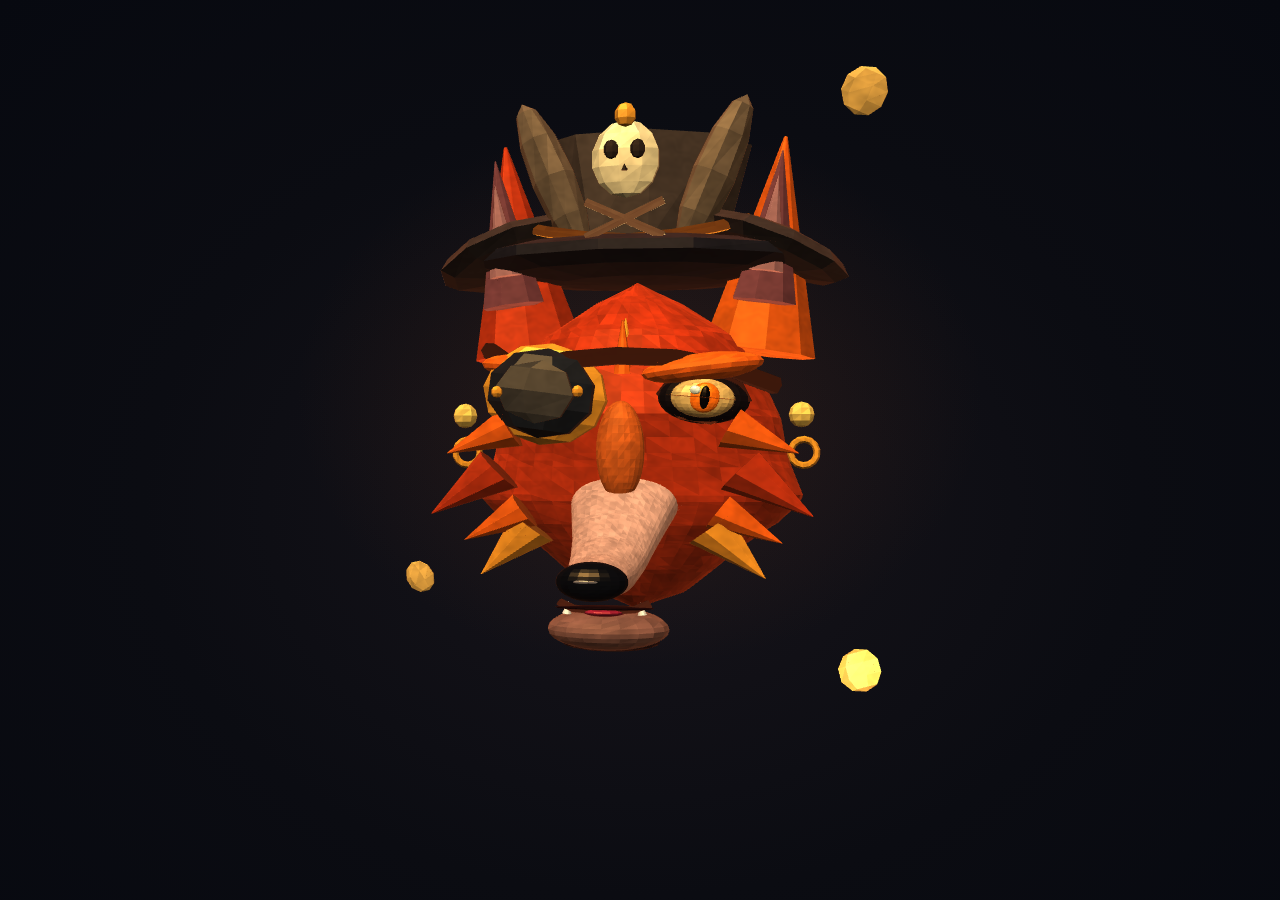
==== index.html @ b5d356dd "Esboço do projeto" ====
<!doctype html>
<html lang="pt-BR">
<head>
  <meta charset="utf-8">
  <meta name="viewport" content="width=device-width, initial-scale=1">
  <meta name="theme-color" content="#090b12">
  <title>Lobo-guará pirata · modelo 3D</title>
  <link rel="stylesheet" href="styles/main.css?v=20261009-1047">
</head>
<body>
  <main class="stage">
    <canvas id="portrait" aria-label="Modelo 3D interativo de um lobo-guará pirata">
      Seu navegador não oferece suporte ao WebGL necessário para exibir este modelo 3D.
    </canvas>
    <p id="status" class="status" role="status" hidden></p>
  </main>
  <script src="js/core/namespace.js?v=20261009-1047"></script>
  <script src="js/core/renderer.js?v=20261009-1047"></script>
  <script src="js/components/ears.js?v=20261009-1047"></script>
  <script src="js/components/hat.js?v=20261009-1047"></script>
  <script src="js/components/face.js?v=20261009-1047"></script>
  <script src="js/components/fur.js?v=20261009-1047"></script>
  <script src="js/components/eyes.js?v=20261009-1047"></script>
  <script src="js/components/muzzle.js?v=20261009-1047"></script>
  <script src="js/components/head.js?v=20261009-1047"></script>
  <script src="js/components/accessories.js?v=20261009-1047"></script>
  <script src="js/index.js?v=20261009-1047"></script>
</body>
</html>
---- styles/main.css ----
:root {
  color-scheme: dark;
  background: #080a11;
}

* { box-sizing: border-box; }

html,
body {
  width: 100%;
  height: 100%;
  margin: 0;
  overflow: hidden;
}

body {
  background:
    radial-gradient(ellipse at 50% 44%, rgb(118 58 26 / 22%), transparent 38%),
    radial-gradient(ellipse at 50% 56%, #17141a 0%, #0b0c12 55%, #070910 100%);
}

.stage {
  position: fixed;
  inset: 0;
}

#portrait {
  display: block;
  width: 100%;
  height: 100%;
  touch-action: none;
  cursor: grab;
}

#portrait:active { cursor: grabbing; }

.status {
  position: fixed;
  inset: auto 18px 18px;
  width: fit-content;
  max-width: calc(100vw - 36px);
  margin: auto;
  padding: 10px 14px;
  border: 1px solid #a74738;
  border-radius: 6px;
  color: #ffe0d5;
  background: #381a1a;
  font: 14px/1.45 system-ui, sans-serif;
}

.status:not([hidden]) { display: block; }
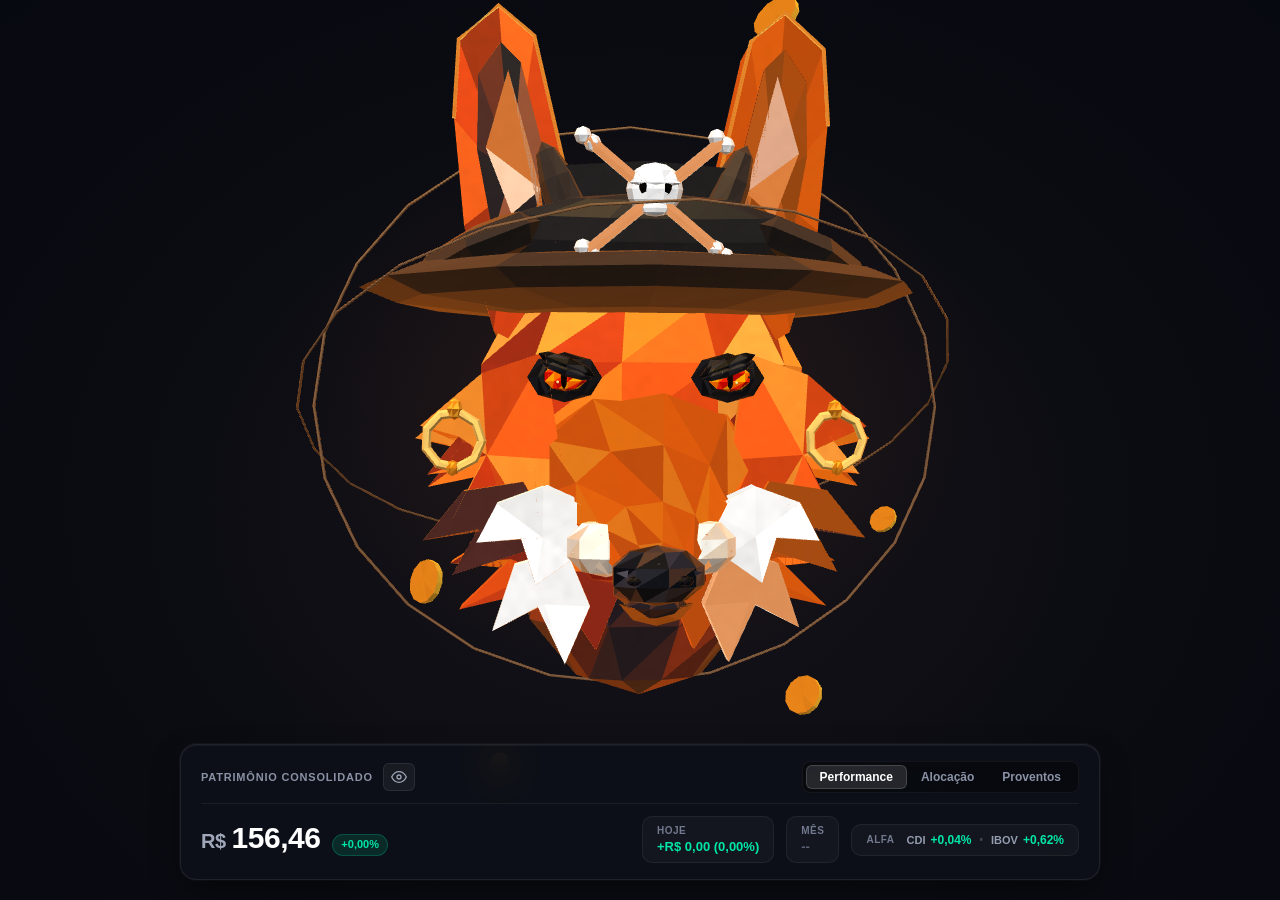
==== commit a65d53f2: "Redesign portfolio footer with glassmorphism tabs and privacy toggle Implement a modern financial po" ====
--- a/index.html
+++ b/index.html
@@ -14,6 +14,122 @@
     </canvas>
     <p id="status" class="status" role="status" hidden></p>
   </main>
+
+  <footer class="portfolio-footer" id="portfolioFooter">
+    <div class="footer-card">
+      <div class="footer-header">
+        <div class="header-title-group">
+          <span class="label-title">PATRIMÔNIO CONSOLIDADO</span>
+          <button type="button" class="privacy-toggle" id="privacyToggle" aria-label="Alternar visibilidade dos valores" title="Alternar visibilidade">
+            <svg class="eye-icon eye-open" width="16" height="16" viewBox="0 0 24 24" fill="none" stroke="currentColor" stroke-width="2" stroke-linecap="round" stroke-linejoin="round">
+              <path d="M1 12s4-8 11-8 11 8 11 8-4 8-11 8-11-8-11-8z"></path>
+              <circle cx="12" cy="12" r="3"></circle>
+            </svg>
+            <svg class="eye-icon eye-closed" width="16" height="16" viewBox="0 0 24 24" fill="none" stroke="currentColor" stroke-width="2" stroke-linecap="round" stroke-linejoin="round" style="display:none;">
+              <path d="M17.94 17.94A10.07 10.07 0 0 1 12 20c-7 0-11-8-11-8a18.45 18.45 0 0 1 5.06-5.94M9.9 4.24A9.12 9.12 0 0 1 12 4c7 0 11 8 11 8a18.5 18.5 0 0 1-2.16 3.19m-6.72-1.07a3 3 0 1 1-4.24-4.24"></path>
+              <line x1="1" y1="1" x2="23" y2="23"></line>
+            </svg>
+          </button>
+        </div>
+
+        <nav class="footer-tabs" aria-label="Navegação do portfólio">
+          <div class="tab-indicator" id="tabIndicator"></div>
+          <button type="button" class="tab-btn active" data-tab="performance">Performance</button>
+          <button type="button" class="tab-btn" data-tab="alocacao">Alocação</button>
+          <button type="button" class="tab-btn" data-tab="proventos">Proventos</button>
+        </nav>
+      </div>
+
+      <div class="footer-body">
+        <!-- Performance Tab Content -->
+        <div class="tab-panel active" id="panel-performance">
+          <div class="panel-main-row">
+            <div class="main-metric">
+              <div class="balance-container">
+                <span class="currency">R$</span>
+                <span class="amount" data-value="156,46">156,46</span>
+              </div>
+              <span class="badge badge-positive" data-value="0,00%">+0,00%</span>
+            </div>
+
+            <div class="metrics-grid">
+              <div class="metric-card">
+                <span class="metric-label">HOJE</span>
+                <div class="metric-value-group">
+                  <span class="metric-value text-positive" data-value="+R$ 0,00 (0,00%)">+R$ 0,00 (0,00%)</span>
+                </div>
+              </div>
+
+              <div class="metric-card">
+                <span class="metric-label">MÊS</span>
+                <div class="metric-value-group">
+                  <span class="metric-value text-muted" data-value="--">--</span>
+                </div>
+              </div>
+
+              <div class="metric-card metric-card-benchmark">
+                <span class="metric-label">ALFA</span>
+                <div class="benchmark-pills">
+                  <span class="benchmark-pill">
+                    <span class="bm-name">CDI</span>
+                    <span class="bm-val positive" data-value="+0,04%">+0,04%</span>
+                  </span>
+                  <span class="bm-dot">•</span>
+                  <span class="benchmark-pill">
+                    <span class="bm-name">IBOV</span>
+                    <span class="bm-val positive" data-value="+0,62%">+0,62%</span>
+                  </span>
+                </div>
+              </div>
+            </div>
+          </div>
+        </div>
+
+        <!-- Alocacao Tab Content -->
+        <div class="tab-panel" id="panel-alocacao" style="display: none;">
+          <div class="allocation-summary">
+            <div class="allocation-item">
+              <span class="alloc-color alloc-rf"></span>
+              <span class="alloc-name">Renda Fixa</span>
+              <span class="alloc-pct" data-value="65,0%">65,0%</span>
+              <span class="alloc-val" data-value="R$ 101,70">R$ 101,70</span>
+            </div>
+            <div class="allocation-item">
+              <span class="alloc-color alloc-rv"></span>
+              <span class="alloc-name">Renda Variável</span>
+              <span class="alloc-pct" data-value="25,0%">25,0%</span>
+              <span class="alloc-val" data-value="R$ 39,11">R$ 39,11</span>
+            </div>
+            <div class="allocation-item">
+              <span class="alloc-color alloc-fiis"></span>
+              <span class="alloc-name">FIIs</span>
+              <span class="alloc-pct" data-value="10,0%">10,0%</span>
+              <span class="alloc-val" data-value="R$ 15,65">R$ 15,65</span>
+            </div>
+          </div>
+        </div>
+
+        <!-- Proventos Tab Content -->
+        <div class="tab-panel" id="panel-proventos" style="display: none;">
+          <div class="proventos-summary">
+            <div class="metric-card">
+              <span class="metric-label">PREVISTOS</span>
+              <span class="metric-value text-positive" data-value="R$ 1,25">R$ 1,25</span>
+            </div>
+            <div class="metric-card">
+              <span class="metric-label">RECEBIDOS NO MÊS</span>
+              <span class="metric-value text-positive" data-value="R$ 0,80">R$ 0,80</span>
+            </div>
+            <div class="metric-card">
+              <span class="metric-label">TOTAL ACUMULADO</span>
+              <span class="metric-value text-positive" data-value="R$ 12,40">R$ 12,40</span>
+            </div>
+          </div>
+        </div>
+      </div>
+    </div>
+  </footer>
+
   <script src="js/core/namespace.js?v=20261009-1047"></script>
   <script src="js/core/renderer.js?v=20261009-1047"></script>
   <script src="js/components/ears.js?v=20261009-1047"></script>
@@ -24,6 +140,7 @@
   <script src="js/components/muzzle.js?v=20261009-1047"></script>
   <script src="js/components/head.js?v=20261009-1047"></script>
   <script src="js/components/accessories.js?v=20261009-1047"></script>
+  <script src="js/components/portfolio-footer.js?v=20261009-1047"></script>
   <script src="js/index.js?v=20261009-1047"></script>
 </body>
 </html>
--- a/styles/main.css
+++ b/styles/main.css
@@ -1,51 +1,448 @@
-:root {
-  color-scheme: dark;
-  background: #080a11;
-}
-
-* { box-sizing: border-box; }
-
-html,
-body {
-  width: 100%;
-  height: 100%;
-  margin: 0;
-  overflow: hidden;
-}
-
-body {
-  background:
-    radial-gradient(ellipse at 50% 44%, rgb(118 58 26 / 22%), transparent 38%),
-    radial-gradient(ellipse at 50% 56%, #17141a 0%, #0b0c12 55%, #070910 100%);
-}
-
-.stage {
-  position: fixed;
-  inset: 0;
-}
-
-#portrait {
-  display: block;
-  width: 100%;
-  height: 100%;
-  touch-action: none;
-  cursor: grab;
-}
-
-#portrait:active { cursor: grabbing; }
-
-.status {
-  position: fixed;
-  inset: auto 18px 18px;
-  width: fit-content;
-  max-width: calc(100vw - 36px);
-  margin: auto;
-  padding: 10px 14px;
-  border: 1px solid #a74738;
-  border-radius: 6px;
-  color: #ffe0d5;
-  background: #381a1a;
-  font: 14px/1.45 system-ui, sans-serif;
-}
-
-.status:not([hidden]) { display: block; }
+:root {
+  color-scheme: dark;
+  background: #080a11;
+}
+
+* { box-sizing: border-box; }
+
+html,
+body {
+  width: 100%;
+  height: 100%;
+  margin: 0;
+  overflow: hidden;
+}
+
+body {
+  background:
+    radial-gradient(ellipse at 50% 44%, rgb(118 58 26 / 22%), transparent 38%),
+    radial-gradient(ellipse at 50% 56%, #17141a 0%, #0b0c12 55%, #070910 100%);
+}
+
+.stage {
+  position: fixed;
+  inset: 0;
+}
+
+#portrait {
+  display: block;
+  width: 100%;
+  height: 100%;
+  touch-action: none;
+  cursor: grab;
+}
+
+#portrait:active { cursor: grabbing; }
+
+.status {
+  position: fixed;
+  inset: auto 18px 18px;
+  width: fit-content;
+  max-width: calc(100vw - 36px);
+  margin: auto;
+  padding: 10px 14px;
+  border: 1px solid #a74738;
+  border-radius: 6px;
+  color: #ffe0d5;
+  background: #381a1a;
+  font: 14px/1.45 system-ui, sans-serif;
+}
+
+.status:not([hidden]) { display: block; }
+
+/* Portfolio Footer Component Styles */
+
+.portfolio-footer {
+  position: fixed;
+  bottom: 20px;
+  left: 50%;
+  transform: translateX(-50%);
+  width: min(94%, 920px);
+  z-index: 100;
+  font-family: -apple-system, BlinkMacSystemFont, "Segoe UI", Roboto, Helvetica, Arial, sans-serif;
+  animation: slideUpFooter 0.6s cubic-bezier(0.16, 1, 0.3, 1) forwards;
+}
+
+@keyframes slideUpFooter {
+  from {
+    opacity: 0;
+    transform: translate(-50%, 24px);
+  }
+  to {
+    opacity: 1;
+    transform: translate(-50%, 0);
+  }
+}
+
+.footer-card {
+  background: rgba(13, 16, 24, 0.88);
+  backdrop-filter: blur(16px);
+  -webkit-backdrop-filter: blur(16px);
+  border: 1px solid rgba(255, 255, 255, 0.08);
+  border-radius: 16px;
+  padding: 16px 20px;
+  box-shadow:
+    0 12px 32px -8px rgba(0, 0, 0, 0.6),
+    0 0 0 1px rgba(255, 255, 255, 0.04),
+    inset 0 1px 1px rgba(255, 255, 255, 0.06);
+  transition: border-color 0.3s ease, box-shadow 0.3s ease;
+}
+
+.footer-card:hover {
+  border-color: rgba(255, 255, 255, 0.14);
+  box-shadow:
+    0 16px 40px -8px rgba(0, 0, 0, 0.7),
+    0 0 20px rgba(0, 210, 160, 0.08),
+    inset 0 1px 1px rgba(255, 255, 255, 0.1);
+}
+
+/* Header */
+.footer-header {
+  display: flex;
+  align-items: center;
+  justify-content: space-between;
+  margin-bottom: 12px;
+  padding-bottom: 10px;
+  border-bottom: 1px solid rgba(255, 255, 255, 0.06);
+}
+
+.header-title-group {
+  display: flex;
+  align-items: center;
+  gap: 10px;
+}
+
+.label-title {
+  font-size: 11px;
+  font-weight: 700;
+  letter-spacing: 0.8px;
+  color: #8b92a5;
+  text-transform: uppercase;
+}
+
+.privacy-toggle {
+  background: rgba(255, 255, 255, 0.05);
+  border: 1px solid rgba(255, 255, 255, 0.08);
+  color: #9da4b7;
+  padding: 5px 7px;
+  border-radius: 6px;
+  cursor: pointer;
+  display: inline-flex;
+  align-items: center;
+  justify-content: center;
+  transition: all 0.2s ease;
+}
+
+.privacy-toggle:hover {
+  background: rgba(255, 255, 255, 0.12);
+  color: #ffffff;
+  border-color: rgba(255, 255, 255, 0.18);
+  transform: scale(1.05);
+}
+
+.privacy-toggle:active {
+  transform: scale(0.95);
+}
+
+/* Tabs */
+.footer-tabs {
+  position: relative;
+  display: flex;
+  background: rgba(0, 0, 0, 0.35);
+  padding: 3px;
+  border-radius: 8px;
+  border: 1px solid rgba(255, 255, 255, 0.05);
+}
+
+.tab-indicator {
+  position: absolute;
+  top: 3px;
+  bottom: 3px;
+  left: 3px;
+  width: 0;
+  background: rgba(255, 255, 255, 0.12);
+  border: 1px solid rgba(255, 255, 255, 0.15);
+  border-radius: 6px;
+  transition: all 0.25s cubic-bezier(0.4, 0, 0.2, 1);
+  pointer-events: none;
+}
+
+.tab-btn {
+  position: relative;
+  z-index: 1;
+  background: transparent;
+  border: none;
+  color: #8a92a6;
+  font-size: 12px;
+  font-weight: 600;
+  padding: 5px 14px;
+  border-radius: 6px;
+  cursor: pointer;
+  transition: color 0.2s ease;
+}
+
+.tab-btn:hover {
+  color: #e1e4ed;
+}
+
+.tab-btn.active {
+  color: #ffffff;
+}
+
+/* Body & Tab Panels */
+.footer-body {
+  position: relative;
+}
+
+.tab-panel {
+  transition: opacity 0.25s ease, transform 0.25s ease;
+}
+
+.tab-panel.active {
+  display: block !important;
+  animation: fadeInPanel 0.3s ease forwards;
+}
+
+@keyframes fadeInPanel {
+  from {
+    opacity: 0;
+    transform: translateY(4px);
+  }
+  to {
+    opacity: 1;
+    transform: translateY(0);
+  }
+}
+
+.panel-main-row {
+  display: flex;
+  align-items: center;
+  justify-content: space-between;
+  gap: 20px;
+  flex-wrap: wrap;
+}
+
+/* Main Metric (Balance) */
+.main-metric {
+  display: flex;
+  align-items: baseline;
+  gap: 12px;
+}
+
+.balance-container {
+  display: flex;
+  align-items: baseline;
+  gap: 6px;
+  font-weight: 800;
+  letter-spacing: -0.5px;
+  color: #ffffff;
+}
+
+.currency {
+  font-size: 20px;
+  font-weight: 700;
+  color: #a0a7b8;
+}
+
+.amount {
+  font-size: 30px;
+  line-height: 1;
+}
+
+.badge {
+  font-size: 11px;
+  font-weight: 700;
+  padding: 3px 8px;
+  border-radius: 20px;
+  line-height: 1.2;
+}
+
+.badge-positive {
+  background: rgba(0, 200, 150, 0.15);
+  color: #00e6a8;
+  border: 1px solid rgba(0, 200, 150, 0.25);
+}
+
+/* Metrics Grid */
+.metrics-grid {
+  display: flex;
+  align-items: center;
+  gap: 12px;
+  flex-wrap: wrap;
+}
+
+.metric-card {
+  background: rgba(255, 255, 255, 0.03);
+  border: 1px solid rgba(255, 255, 255, 0.06);
+  border-radius: 10px;
+  padding: 8px 14px;
+  display: flex;
+  flex-direction: column;
+  gap: 3px;
+  transition: all 0.2s ease;
+}
+
+.metric-card:hover {
+  background: rgba(255, 255, 255, 0.06);
+  border-color: rgba(255, 255, 255, 0.12);
+  transform: translateY(-2px);
+}
+
+.metric-label {
+  font-size: 10px;
+  font-weight: 700;
+  color: #72798e;
+  letter-spacing: 0.5px;
+}
+
+.metric-value-group {
+  display: flex;
+  align-items: center;
+  gap: 4px;
+}
+
+.metric-value {
+  font-size: 13px;
+  font-weight: 600;
+}
+
+.text-positive {
+  color: #00e6a8;
+}
+
+.text-muted {
+  color: #5c6275;
+}
+
+/* Benchmark Card */
+.metric-card-benchmark {
+  flex-direction: row;
+  align-items: center;
+  gap: 12px;
+}
+
+.benchmark-pills {
+  display: flex;
+  align-items: center;
+  gap: 8px;
+  font-size: 12px;
+  font-weight: 600;
+}
+
+.benchmark-pill {
+  display: inline-flex;
+  align-items: center;
+  gap: 5px;
+}
+
+.bm-name {
+  color: #949cb0;
+  font-size: 11px;
+}
+
+.bm-val.positive {
+  color: #00e6a8;
+}
+
+.bm-dot {
+  color: rgba(255, 255, 255, 0.2);
+  font-size: 10px;
+}
+
+/* Allocation Summary */
+.allocation-summary {
+  display: grid;
+  grid-template-columns: repeat(auto-fit, minmax(180px, 1fr));
+  gap: 12px;
+  padding: 4px 0;
+}
+
+.allocation-item {
+  background: rgba(255, 255, 255, 0.03);
+  border: 1px solid rgba(255, 255, 255, 0.06);
+  border-radius: 10px;
+  padding: 10px 14px;
+  display: flex;
+  align-items: center;
+  gap: 10px;
+  transition: all 0.2s ease;
+}
+
+.allocation-item:hover {
+  background: rgba(255, 255, 255, 0.06);
+  transform: translateY(-2px);
+}
+
+.alloc-color {
+  width: 10px;
+  height: 10px;
+  border-radius: 50%;
+  flex-shrink: 0;
+}
+
+.alloc-rf { background: #3b82f6; box-shadow: 0 0 8px rgba(59, 130, 246, 0.5); }
+.alloc-rv { background: #10b981; box-shadow: 0 0 8px rgba(16, 185, 129, 0.5); }
+.alloc-fiis { background: #8b5cf6; box-shadow: 0 0 8px rgba(139, 92, 246, 0.5); }
+
+.alloc-name {
+  font-size: 12px;
+  color: #d1d5db;
+  font-weight: 500;
+  flex: 1;
+}
+
+.alloc-pct {
+  font-size: 12px;
+  font-weight: 700;
+  color: #9ca3af;
+}
+
+.alloc-val {
+  font-size: 13px;
+  font-weight: 700;
+  color: #ffffff;
+}
+
+/* Proventos Summary */
+.proventos-summary {
+  display: grid;
+  grid-template-columns: repeat(auto-fit, minmax(180px, 1fr));
+  gap: 12px;
+  padding: 4px 0;
+}
+
+/* Privacy Mask Mode */
+.privacy-masked .amount,
+.privacy-masked .badge,
+.privacy-masked .metric-value,
+.privacy-masked .bm-val,
+.privacy-masked .alloc-val,
+.privacy-masked .alloc-pct {
+  filter: blur(5px);
+  user-select: none;
+  transition: filter 0.2s ease;
+}
+
+.privacy-masked .privacy-toggle {
+  color: #00e6a8;
+  border-color: rgba(0, 230, 168, 0.3);
+  background: rgba(0, 230, 168, 0.1);
+}
+
+@media (max-width: 680px) {
+  .portfolio-footer {
+    width: 95%;
+    bottom: 12px;
+  }
+  .panel-main-row {
+    flex-direction: column;
+    align-items: flex-start;
+  }
+  .metrics-grid {
+    width: 100%;
+    justify-content: space-between;
+  }
+  .amount {
+    font-size: 24px;
+  }
+}
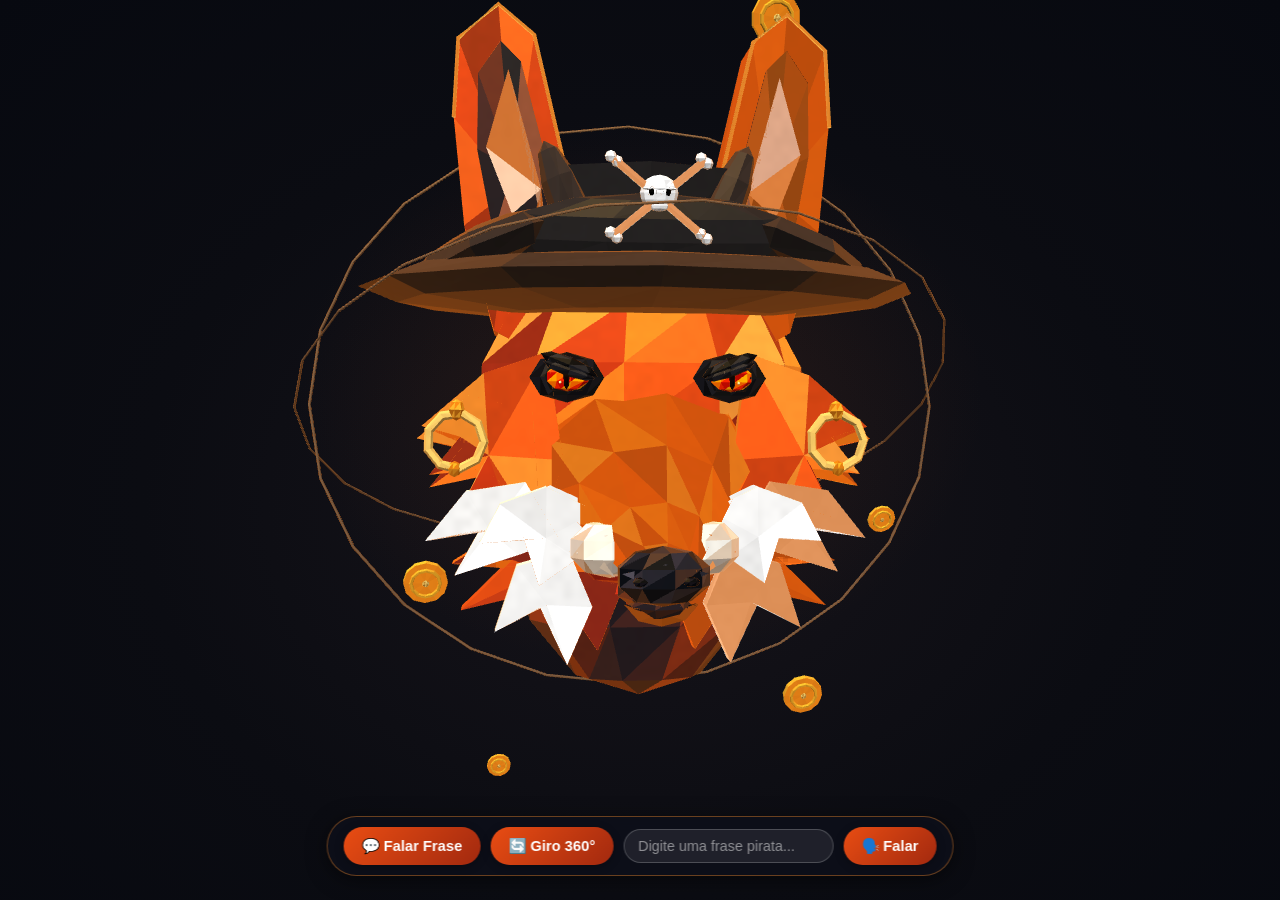
==== commit dd4e955a: "Enhance pirate wolf 3D animations, speech synthesis, and visual symmetry - Replace manual drag rotat" ====
--- a/index.html
+++ b/index.html
@@ -12,124 +12,16 @@
     <canvas id="portrait" aria-label="Modelo 3D interativo de um lobo-guará pirata">
       Seu navegador não oferece suporte ao WebGL necessário para exibir este modelo 3D.
     </canvas>
+
+    <div class="control-panel">
+      <button id="btn-talk" class="btn-pirate">💬 Falar Frase</button>
+      <button id="btn-spin" class="btn-pirate">🔄 Giro 360°</button>
+      <input id="input-speech" type="text" class="input-pirate" placeholder="Digite uma frase pirata..." />
+      <button id="btn-speak-custom" class="btn-pirate">🗣️ Falar</button>
+    </div>
+
     <p id="status" class="status" role="status" hidden></p>
   </main>
-
-  <footer class="portfolio-footer" id="portfolioFooter">
-    <div class="footer-card">
-      <div class="footer-header">
-        <div class="header-title-group">
-          <span class="label-title">PATRIMÔNIO CONSOLIDADO</span>
-          <button type="button" class="privacy-toggle" id="privacyToggle" aria-label="Alternar visibilidade dos valores" title="Alternar visibilidade">
-            <svg class="eye-icon eye-open" width="16" height="16" viewBox="0 0 24 24" fill="none" stroke="currentColor" stroke-width="2" stroke-linecap="round" stroke-linejoin="round">
-              <path d="M1 12s4-8 11-8 11 8 11 8-4 8-11 8-11-8-11-8z"></path>
-              <circle cx="12" cy="12" r="3"></circle>
-            </svg>
-            <svg class="eye-icon eye-closed" width="16" height="16" viewBox="0 0 24 24" fill="none" stroke="currentColor" stroke-width="2" stroke-linecap="round" stroke-linejoin="round" style="display:none;">
-              <path d="M17.94 17.94A10.07 10.07 0 0 1 12 20c-7 0-11-8-11-8a18.45 18.45 0 0 1 5.06-5.94M9.9 4.24A9.12 9.12 0 0 1 12 4c7 0 11 8 11 8a18.5 18.5 0 0 1-2.16 3.19m-6.72-1.07a3 3 0 1 1-4.24-4.24"></path>
-              <line x1="1" y1="1" x2="23" y2="23"></line>
-            </svg>
-          </button>
-        </div>
-
-        <nav class="footer-tabs" aria-label="Navegação do portfólio">
-          <div class="tab-indicator" id="tabIndicator"></div>
-          <button type="button" class="tab-btn active" data-tab="performance">Performance</button>
-          <button type="button" class="tab-btn" data-tab="alocacao">Alocação</button>
-          <button type="button" class="tab-btn" data-tab="proventos">Proventos</button>
-        </nav>
-      </div>
-
-      <div class="footer-body">
-        <!-- Performance Tab Content -->
-        <div class="tab-panel active" id="panel-performance">
-          <div class="panel-main-row">
-            <div class="main-metric">
-              <div class="balance-container">
-                <span class="currency">R$</span>
-                <span class="amount" data-value="156,46">156,46</span>
-              </div>
-              <span class="badge badge-positive" data-value="0,00%">+0,00%</span>
-            </div>
-
-            <div class="metrics-grid">
-              <div class="metric-card">
-                <span class="metric-label">HOJE</span>
-                <div class="metric-value-group">
-                  <span class="metric-value text-positive" data-value="+R$ 0,00 (0,00%)">+R$ 0,00 (0,00%)</span>
-                </div>
-              </div>
-
-              <div class="metric-card">
-                <span class="metric-label">MÊS</span>
-                <div class="metric-value-group">
-                  <span class="metric-value text-muted" data-value="--">--</span>
-                </div>
-              </div>
-
-              <div class="metric-card metric-card-benchmark">
-                <span class="metric-label">ALFA</span>
-                <div class="benchmark-pills">
-                  <span class="benchmark-pill">
-                    <span class="bm-name">CDI</span>
-                    <span class="bm-val positive" data-value="+0,04%">+0,04%</span>
-                  </span>
-                  <span class="bm-dot">•</span>
-                  <span class="benchmark-pill">
-                    <span class="bm-name">IBOV</span>
-                    <span class="bm-val positive" data-value="+0,62%">+0,62%</span>
-                  </span>
-                </div>
-              </div>
-            </div>
-          </div>
-        </div>
-
-        <!-- Alocacao Tab Content -->
-        <div class="tab-panel" id="panel-alocacao" style="display: none;">
-          <div class="allocation-summary">
-            <div class="allocation-item">
-              <span class="alloc-color alloc-rf"></span>
-              <span class="alloc-name">Renda Fixa</span>
-              <span class="alloc-pct" data-value="65,0%">65,0%</span>
-              <span class="alloc-val" data-value="R$ 101,70">R$ 101,70</span>
-            </div>
-            <div class="allocation-item">
-              <span class="alloc-color alloc-rv"></span>
-              <span class="alloc-name">Renda Variável</span>
-              <span class="alloc-pct" data-value="25,0%">25,0%</span>
-              <span class="alloc-val" data-value="R$ 39,11">R$ 39,11</span>
-            </div>
-            <div class="allocation-item">
-              <span class="alloc-color alloc-fiis"></span>
-              <span class="alloc-name">FIIs</span>
-              <span class="alloc-pct" data-value="10,0%">10,0%</span>
-              <span class="alloc-val" data-value="R$ 15,65">R$ 15,65</span>
-            </div>
-          </div>
-        </div>
-
-        <!-- Proventos Tab Content -->
-        <div class="tab-panel" id="panel-proventos" style="display: none;">
-          <div class="proventos-summary">
-            <div class="metric-card">
-              <span class="metric-label">PREVISTOS</span>
-              <span class="metric-value text-positive" data-value="R$ 1,25">R$ 1,25</span>
-            </div>
-            <div class="metric-card">
-              <span class="metric-label">RECEBIDOS NO MÊS</span>
-              <span class="metric-value text-positive" data-value="R$ 0,80">R$ 0,80</span>
-            </div>
-            <div class="metric-card">
-              <span class="metric-label">TOTAL ACUMULADO</span>
-              <span class="metric-value text-positive" data-value="R$ 12,40">R$ 12,40</span>
-            </div>
-          </div>
-        </div>
-      </div>
-    </div>
-  </footer>
-
   <script src="js/core/namespace.js?v=20261009-1047"></script>
   <script src="js/core/renderer.js?v=20261009-1047"></script>
   <script src="js/components/ears.js?v=20261009-1047"></script>
@@ -140,7 +32,7 @@
   <script src="js/components/muzzle.js?v=20261009-1047"></script>
   <script src="js/components/head.js?v=20261009-1047"></script>
   <script src="js/components/accessories.js?v=20261009-1047"></script>
-  <script src="js/components/portfolio-footer.js?v=20261009-1047"></script>
+  <script src="js/components/speech.js?v=20261009-1047"></script>
   <script src="js/index.js?v=20261009-1047"></script>
 </body>
 </html>
--- a/styles/main.css
+++ b/styles/main.css
@@ -34,6 +34,118 @@
 
 #portrait:active { cursor: grabbing; }
 
+/* Speech Bubble Overlay */
+.speech-bubble {
+  position: fixed;
+  top: 32px;
+  left: 50%;
+  transform: translateX(-50%) translateY(-10px);
+  max-width: 90vw;
+  width: max-content;
+  padding: 14px 24px;
+  border-radius: 20px;
+  background: rgba(18, 14, 24, 0.92);
+  border: 2px solid #f68b2b;
+  box-shadow: 0 8px 32px rgba(0, 0, 0, 0.6), 0 0 16px rgba(246, 139, 43, 0.3);
+  color: #fff0d8;
+  font-family: system-ui, -apple-system, sans-serif;
+  font-size: 1.15rem;
+  font-weight: 600;
+  text-align: center;
+  z-index: 100;
+  pointer-events: none;
+  opacity: 0;
+  transition: opacity 0.3s cubic-bezier(0.175, 0.885, 0.32, 1.275), transform 0.3s cubic-bezier(0.175, 0.885, 0.32, 1.275);
+}
+
+.speech-bubble::after {
+  content: "";
+  position: absolute;
+  bottom: -12px;
+  left: 50%;
+  transform: translateX(-50%);
+  border-width: 12px 10px 0;
+  border-style: solid;
+  border-color: #f68b2b transparent transparent;
+}
+
+.speech-bubble.visible {
+  opacity: 1;
+  transform: translateX(-50%) translateY(0);
+}
+
+.speech-bubble.hidden {
+  opacity: 0;
+  transform: translateX(-50%) translateY(-10px);
+}
+
+/* Control Panel Bar */
+.control-panel {
+  position: fixed;
+  bottom: 24px;
+  left: 50%;
+  transform: translateX(-50%);
+  display: flex;
+  align-items: center;
+  gap: 10px;
+  padding: 10px 16px;
+  border-radius: 30px;
+  background: rgba(14, 16, 26, 0.85);
+  backdrop-filter: blur(8px);
+  border: 1px solid rgba(246, 139, 43, 0.4);
+  box-shadow: 0 4px 20px rgba(0, 0, 0, 0.5);
+  z-index: 90;
+  max-width: 95vw;
+  flex-wrap: wrap;
+  justify-content: center;
+}
+
+.btn-pirate {
+  background: linear-gradient(135deg, #e94d13 0%, #a2290f 100%);
+  color: #ffffff;
+  border: none;
+  border-radius: 20px;
+  padding: 10px 18px;
+  font-size: 0.92rem;
+  font-weight: 600;
+  cursor: pointer;
+  box-shadow: 0 2px 8px rgba(0, 0, 0, 0.3);
+  transition: transform 0.15s ease, background 0.2s ease, box-shadow 0.2s ease;
+  display: inline-flex;
+  align-items: center;
+  gap: 6px;
+}
+
+.btn-pirate:hover {
+  background: linear-gradient(135deg, #ff6b2b 0%, #c23413 100%);
+  transform: translateY(-2px);
+  box-shadow: 0 4px 12px rgba(246, 139, 43, 0.4);
+}
+
+.btn-pirate:active {
+  transform: translateY(0);
+}
+
+.input-pirate {
+  background: rgba(255, 255, 255, 0.08);
+  border: 1px solid rgba(255, 255, 255, 0.2);
+  border-radius: 20px;
+  padding: 8px 14px;
+  color: #ffffff;
+  font-size: 0.9rem;
+  outline: none;
+  min-width: 180px;
+  transition: border-color 0.2s ease;
+}
+
+.input-pirate:focus {
+  border-color: #f68b2b;
+}
+
+.input-pirate::placeholder {
+  color: rgba(255, 255, 255, 0.5);
+}
+
 .status {
   position: fixed;
   inset: auto 18px 18px;
@@ -49,400 +161,3 @@
 }
 
 .status:not([hidden]) { display: block; }
-
-/* Portfolio Footer Component Styles */
-
-.portfolio-footer {
-  position: fixed;
-  bottom: 20px;
-  left: 50%;
-  transform: translateX(-50%);
-  width: min(94%, 920px);
-  z-index: 100;
-  font-family: -apple-system, BlinkMacSystemFont, "Segoe UI", Roboto, Helvetica, Arial, sans-serif;
-  animation: slideUpFooter 0.6s cubic-bezier(0.16, 1, 0.3, 1) forwards;
-}
-
-@keyframes slideUpFooter {
-  from {
-    opacity: 0;
-    transform: translate(-50%, 24px);
-  }
-  to {
-    opacity: 1;
-    transform: translate(-50%, 0);
-  }
-}
-
-.footer-card {
-  background: rgba(13, 16, 24, 0.88);
-  backdrop-filter: blur(16px);
-  -webkit-backdrop-filter: blur(16px);
-  border: 1px solid rgba(255, 255, 255, 0.08);
-  border-radius: 16px;
-  padding: 16px 20px;
-  box-shadow:
-    0 12px 32px -8px rgba(0, 0, 0, 0.6),
-    0 0 0 1px rgba(255, 255, 255, 0.04),
-    inset 0 1px 1px rgba(255, 255, 255, 0.06);
-  transition: border-color 0.3s ease, box-shadow 0.3s ease;
-}
-
-.footer-card:hover {
-  border-color: rgba(255, 255, 255, 0.14);
-  box-shadow:
-    0 16px 40px -8px rgba(0, 0, 0, 0.7),
-    0 0 20px rgba(0, 210, 160, 0.08),
-    inset 0 1px 1px rgba(255, 255, 255, 0.1);
-}
-
-/* Header */
-.footer-header {
-  display: flex;
-  align-items: center;
-  justify-content: space-between;
-  margin-bottom: 12px;
-  padding-bottom: 10px;
-  border-bottom: 1px solid rgba(255, 255, 255, 0.06);
-}
-
-.header-title-group {
-  display: flex;
-  align-items: center;
-  gap: 10px;
-}
-
-.label-title {
-  font-size: 11px;
-  font-weight: 700;
-  letter-spacing: 0.8px;
-  color: #8b92a5;
-  text-transform: uppercase;
-}
-
-.privacy-toggle {
-  background: rgba(255, 255, 255, 0.05);
-  border: 1px solid rgba(255, 255, 255, 0.08);
-  color: #9da4b7;
-  padding: 5px 7px;
-  border-radius: 6px;
-  cursor: pointer;
-  display: inline-flex;
-  align-items: center;
-  justify-content: center;
-  transition: all 0.2s ease;
-}
-
-.privacy-toggle:hover {
-  background: rgba(255, 255, 255, 0.12);
-  color: #ffffff;
-  border-color: rgba(255, 255, 255, 0.18);
-  transform: scale(1.05);
-}
-
-.privacy-toggle:active {
-  transform: scale(0.95);
-}
-
-/* Tabs */
-.footer-tabs {
-  position: relative;
-  display: flex;
-  background: rgba(0, 0, 0, 0.35);
-  padding: 3px;
-  border-radius: 8px;
-  border: 1px solid rgba(255, 255, 255, 0.05);
-}
-
-.tab-indicator {
-  position: absolute;
-  top: 3px;
-  bottom: 3px;
-  left: 3px;
-  width: 0;
-  background: rgba(255, 255, 255, 0.12);
-  border: 1px solid rgba(255, 255, 255, 0.15);
-  border-radius: 6px;
-  transition: all 0.25s cubic-bezier(0.4, 0, 0.2, 1);
-  pointer-events: none;
-}
-
-.tab-btn {
-  position: relative;
-  z-index: 1;
-  background: transparent;
-  border: none;
-  color: #8a92a6;
-  font-size: 12px;
-  font-weight: 600;
-  padding: 5px 14px;
-  border-radius: 6px;
-  cursor: pointer;
-  transition: color 0.2s ease;
-}
-
-.tab-btn:hover {
-  color: #e1e4ed;
-}
-
-.tab-btn.active {
-  color: #ffffff;
-}
-
-/* Body & Tab Panels */
-.footer-body {
-  position: relative;
-}
-
-.tab-panel {
-  transition: opacity 0.25s ease, transform 0.25s ease;
-}
-
-.tab-panel.active {
-  display: block !important;
-  animation: fadeInPanel 0.3s ease forwards;
-}
-
-@keyframes fadeInPanel {
-  from {
-    opacity: 0;
-    transform: translateY(4px);
-  }
-  to {
-    opacity: 1;
-    transform: translateY(0);
-  }
-}
-
-.panel-main-row {
-  display: flex;
-  align-items: center;
-  justify-content: space-between;
-  gap: 20px;
-  flex-wrap: wrap;
-}
-
-/* Main Metric (Balance) */
-.main-metric {
-  display: flex;
-  align-items: baseline;
-  gap: 12px;
-}
-
-.balance-container {
-  display: flex;
-  align-items: baseline;
-  gap: 6px;
-  font-weight: 800;
-  letter-spacing: -0.5px;
-  color: #ffffff;
-}
-
-.currency {
-  font-size: 20px;
-  font-weight: 700;
-  color: #a0a7b8;
-}
-
-.amount {
-  font-size: 30px;
-  line-height: 1;
-}
-
-.badge {
-  font-size: 11px;
-  font-weight: 700;
-  padding: 3px 8px;
-  border-radius: 20px;
-  line-height: 1.2;
-}
-
-.badge-positive {
-  background: rgba(0, 200, 150, 0.15);
-  color: #00e6a8;
-  border: 1px solid rgba(0, 200, 150, 0.25);
-}
-
-/* Metrics Grid */
-.metrics-grid {
-  display: flex;
-  align-items: center;
-  gap: 12px;
-  flex-wrap: wrap;
-}
-
-.metric-card {
-  background: rgba(255, 255, 255, 0.03);
-  border: 1px solid rgba(255, 255, 255, 0.06);
-  border-radius: 10px;
-  padding: 8px 14px;
-  display: flex;
-  flex-direction: column;
-  gap: 3px;
-  transition: all 0.2s ease;
-}
-
-.metric-card:hover {
-  background: rgba(255, 255, 255, 0.06);
-  border-color: rgba(255, 255, 255, 0.12);
-  transform: translateY(-2px);
-}
-
-.metric-label {
-  font-size: 10px;
-  font-weight: 700;
-  color: #72798e;
-  letter-spacing: 0.5px;
-}
-
-.metric-value-group {
-  display: flex;
-  align-items: center;
-  gap: 4px;
-}
-
-.metric-value {
-  font-size: 13px;
-  font-weight: 600;
-}
-
-.text-positive {
-  color: #00e6a8;
-}
-
-.text-muted {
-  color: #5c6275;
-}
-
-/* Benchmark Card */
-.metric-card-benchmark {
-  flex-direction: row;
-  align-items: center;
-  gap: 12px;
-}
-
-.benchmark-pills {
-  display: flex;
-  align-items: center;
-  gap: 8px;
-  font-size: 12px;
-  font-weight: 600;
-}
-
-.benchmark-pill {
-  display: inline-flex;
-  align-items: center;
-  gap: 5px;
-}
-
-.bm-name {
-  color: #949cb0;
-  font-size: 11px;
-}
-
-.bm-val.positive {
-  color: #00e6a8;
-}
-
-.bm-dot {
-  color: rgba(255, 255, 255, 0.2);
-  font-size: 10px;
-}
-
-/* Allocation Summary */
-.allocation-summary {
-  display: grid;
-  grid-template-columns: repeat(auto-fit, minmax(180px, 1fr));
-  gap: 12px;
-  padding: 4px 0;
-}
-
-.allocation-item {
-  background: rgba(255, 255, 255, 0.03);
-  border: 1px solid rgba(255, 255, 255, 0.06);
-  border-radius: 10px;
-  padding: 10px 14px;
-  display: flex;
-  align-items: center;
-  gap: 10px;
-  transition: all 0.2s ease;
-}
-
-.allocation-item:hover {
-  background: rgba(255, 255, 255, 0.06);
-  transform: translateY(-2px);
-}
-
-.alloc-color {
-  width: 10px;
-  height: 10px;
-  border-radius: 50%;
-  flex-shrink: 0;
-}
-
-.alloc-rf { background: #3b82f6; box-shadow: 0 0 8px rgba(59, 130, 246, 0.5); }
-.alloc-rv { background: #10b981; box-shadow: 0 0 8px rgba(16, 185, 129, 0.5); }
-.alloc-fiis { background: #8b5cf6; box-shadow: 0 0 8px rgba(139, 92, 246, 0.5); }
-
-.alloc-name {
-  font-size: 12px;
-  color: #d1d5db;
-  font-weight: 500;
-  flex: 1;
-}
-
-.alloc-pct {
-  font-size: 12px;
-  font-weight: 700;
-  color: #9ca3af;
-}
-
-.alloc-val {
-  font-size: 13px;
-  font-weight: 700;
-  color: #ffffff;
-}
-
-/* Proventos Summary */
-.proventos-summary {
-  display: grid;
-  grid-template-columns: repeat(auto-fit, minmax(180px, 1fr));
-  gap: 12px;
-  padding: 4px 0;
-}
-
-/* Privacy Mask Mode */
-.privacy-masked .amount,
-.privacy-masked .badge,
-.privacy-masked .metric-value,
-.privacy-masked .bm-val,
-.privacy-masked .alloc-val,
-.privacy-masked .alloc-pct {
-  filter: blur(5px);
-  user-select: none;
-  transition: filter 0.2s ease;
-}
-
-.privacy-masked .privacy-toggle {
-  color: #00e6a8;
-  border-color: rgba(0, 230, 168, 0.3);
-  background: rgba(0, 230, 168, 0.1);
-}
-
-@media (max-width: 680px) {
-  .portfolio-footer {
-    width: 95%;
-    bottom: 12px;
-  }
-  .panel-main-row {
-    flex-direction: column;
-    align-items: flex-start;
-  }
-  .metrics-grid {
-    width: 100%;
-    justify-content: space-between;
-  }
-  .amount {
-    font-size: 24px;
-  }
-}
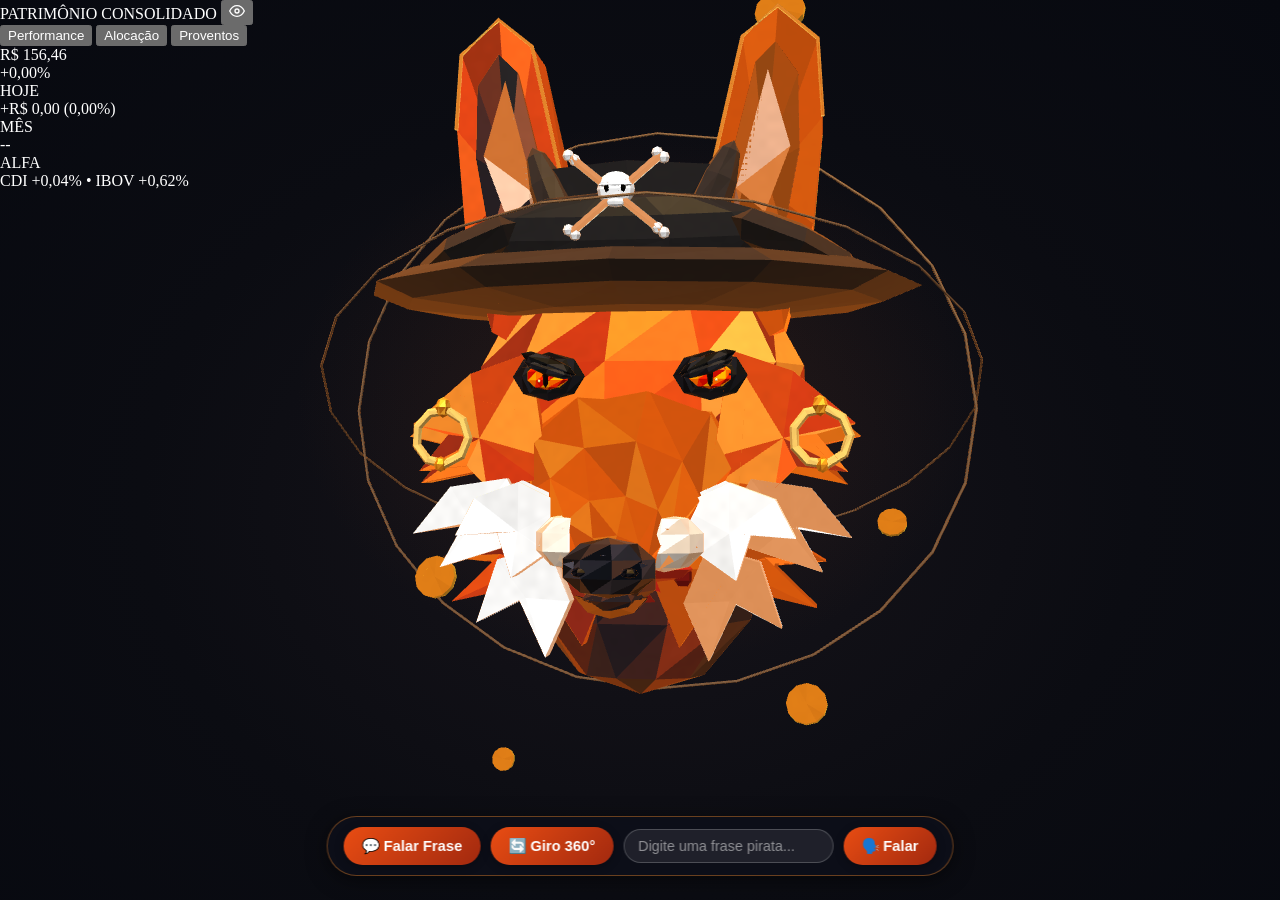
==== commit 569ff8ed: "Merge branch 'main' into redesign-portfolio-footer-3143449810728743502" ====
--- a/index.html
+++ b/index.html
@@ -12,16 +12,132 @@
     <canvas id="portrait" aria-label="Modelo 3D interativo de um lobo-guará pirata">
       Seu navegador não oferece suporte ao WebGL necessário para exibir este modelo 3D.
     </canvas>
-
-    <div class="control-panel">
-      <button id="btn-talk" class="btn-pirate">💬 Falar Frase</button>
-      <button id="btn-spin" class="btn-pirate">🔄 Giro 360°</button>
-      <input id="input-speech" type="text" class="input-pirate" placeholder="Digite uma frase pirata..." />
-      <button id="btn-speak-custom" class="btn-pirate">🗣️ Falar</button>
-    </div>
-
+
+    <div class="control-panel">
+      <button id="btn-talk" class="btn-pirate">💬 Falar Frase</button>
+      <button id="btn-spin" class="btn-pirate">🔄 Giro 360°</button>
+      <input id="input-speech" type="text" class="input-pirate" placeholder="Digite uma frase pirata..." />
+      <button id="btn-speak-custom" class="btn-pirate">🗣️ Falar</button>
+    </div>
+
     <p id="status" class="status" role="status" hidden></p>
   </main>
+
+  <footer class="portfolio-footer" id="portfolioFooter">
+    <div class="footer-card">
+      <div class="footer-header">
+        <div class="header-title-group">
+          <span class="label-title">PATRIMÔNIO CONSOLIDADO</span>
+          <button type="button" class="privacy-toggle" id="privacyToggle" aria-label="Alternar visibilidade dos valores" title="Alternar visibilidade">
+            <svg class="eye-icon eye-open" width="16" height="16" viewBox="0 0 24 24" fill="none" stroke="currentColor" stroke-width="2" stroke-linecap="round" stroke-linejoin="round">
+              <path d="M1 12s4-8 11-8 11 8 11 8-4 8-11 8-11-8-11-8z"></path>
+              <circle cx="12" cy="12" r="3"></circle>
+            </svg>
+            <svg class="eye-icon eye-closed" width="16" height="16" viewBox="0 0 24 24" fill="none" stroke="currentColor" stroke-width="2" stroke-linecap="round" stroke-linejoin="round" style="display:none;">
+              <path d="M17.94 17.94A10.07 10.07 0 0 1 12 20c-7 0-11-8-11-8a18.45 18.45 0 0 1 5.06-5.94M9.9 4.24A9.12 9.12 0 0 1 12 4c7 0 11 8 11 8a18.5 18.5 0 0 1-2.16 3.19m-6.72-1.07a3 3 0 1 1-4.24-4.24"></path>
+              <line x1="1" y1="1" x2="23" y2="23"></line>
+            </svg>
+          </button>
+        </div>
+
+        <nav class="footer-tabs" aria-label="Navegação do portfólio">
+          <div class="tab-indicator" id="tabIndicator"></div>
+          <button type="button" class="tab-btn active" data-tab="performance">Performance</button>
+          <button type="button" class="tab-btn" data-tab="alocacao">Alocação</button>
+          <button type="button" class="tab-btn" data-tab="proventos">Proventos</button>
+        </nav>
+      </div>
+
+      <div class="footer-body">
+        <!-- Performance Tab Content -->
+        <div class="tab-panel active" id="panel-performance">
+          <div class="panel-main-row">
+            <div class="main-metric">
+              <div class="balance-container">
+                <span class="currency">R$</span>
+                <span class="amount" data-value="156,46">156,46</span>
+              </div>
+              <span class="badge badge-positive" data-value="0,00%">+0,00%</span>
+            </div>
+
+            <div class="metrics-grid">
+              <div class="metric-card">
+                <span class="metric-label">HOJE</span>
+                <div class="metric-value-group">
+                  <span class="metric-value text-positive" data-value="+R$ 0,00 (0,00%)">+R$ 0,00 (0,00%)</span>
+                </div>
+              </div>
+
+              <div class="metric-card">
+                <span class="metric-label">MÊS</span>
+                <div class="metric-value-group">
+                  <span class="metric-value text-muted" data-value="--">--</span>
+                </div>
+              </div>
+
+              <div class="metric-card metric-card-benchmark">
+                <span class="metric-label">ALFA</span>
+                <div class="benchmark-pills">
+                  <span class="benchmark-pill">
+                    <span class="bm-name">CDI</span>
+                    <span class="bm-val positive" data-value="+0,04%">+0,04%</span>
+                  </span>
+                  <span class="bm-dot">•</span>
+                  <span class="benchmark-pill">
+                    <span class="bm-name">IBOV</span>
+                    <span class="bm-val positive" data-value="+0,62%">+0,62%</span>
+                  </span>
+                </div>
+              </div>
+            </div>
+          </div>
+        </div>
+
+        <!-- Alocacao Tab Content -->
+        <div class="tab-panel" id="panel-alocacao" style="display: none;">
+          <div class="allocation-summary">
+            <div class="allocation-item">
+              <span class="alloc-color alloc-rf"></span>
+              <span class="alloc-name">Renda Fixa</span>
+              <span class="alloc-pct" data-value="65,0%">65,0%</span>
+              <span class="alloc-val" data-value="R$ 101,70">R$ 101,70</span>
+            </div>
+            <div class="allocation-item">
+              <span class="alloc-color alloc-rv"></span>
+              <span class="alloc-name">Renda Variável</span>
+              <span class="alloc-pct" data-value="25,0%">25,0%</span>
+              <span class="alloc-val" data-value="R$ 39,11">R$ 39,11</span>
+            </div>
+            <div class="allocation-item">
+              <span class="alloc-color alloc-fiis"></span>
+              <span class="alloc-name">FIIs</span>
+              <span class="alloc-pct" data-value="10,0%">10,0%</span>
+              <span class="alloc-val" data-value="R$ 15,65">R$ 15,65</span>
+            </div>
+          </div>
+        </div>
+
+        <!-- Proventos Tab Content -->
+        <div class="tab-panel" id="panel-proventos" style="display: none;">
+          <div class="proventos-summary">
+            <div class="metric-card">
+              <span class="metric-label">PREVISTOS</span>
+              <span class="metric-value text-positive" data-value="R$ 1,25">R$ 1,25</span>
+            </div>
+            <div class="metric-card">
+              <span class="metric-label">RECEBIDOS NO MÊS</span>
+              <span class="metric-value text-positive" data-value="R$ 0,80">R$ 0,80</span>
+            </div>
+            <div class="metric-card">
+              <span class="metric-label">TOTAL ACUMULADO</span>
+              <span class="metric-value text-positive" data-value="R$ 12,40">R$ 12,40</span>
+            </div>
+          </div>
+        </div>
+      </div>
+    </div>
+  </footer>
+
   <script src="js/core/namespace.js?v=20261009-1047"></script>
   <script src="js/core/renderer.js?v=20261009-1047"></script>
   <script src="js/components/ears.js?v=20261009-1047"></script>
@@ -32,7 +148,7 @@
   <script src="js/components/muzzle.js?v=20261009-1047"></script>
   <script src="js/components/head.js?v=20261009-1047"></script>
   <script src="js/components/accessories.js?v=20261009-1047"></script>
-  <script src="js/components/speech.js?v=20261009-1047"></script>
+  <script src="js/components/portfolio-footer.js?v=20261009-1047"></script>
   <script src="js/index.js?v=20261009-1047"></script>
 </body>
 </html>
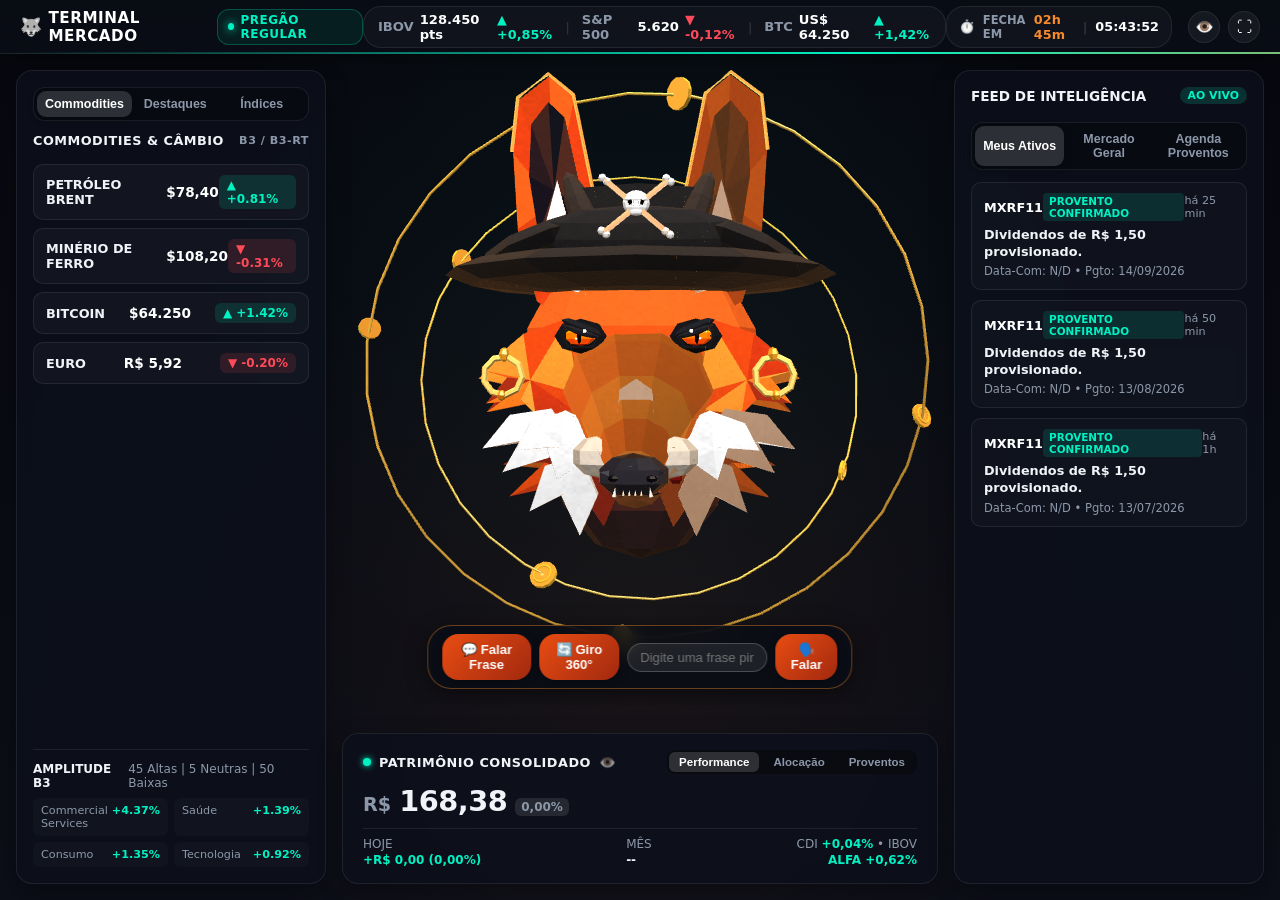
==== commit 03c84a45: "Redesign header and remove redundant sub-header area Co-authored-by: google-labs-jules[bot] <1613698" ====
--- a/index.html
+++ b/index.html
@@ -1,154 +1,292 @@
-<!doctype html>
-<html lang="pt-BR">
-<head>
-  <meta charset="utf-8">
-  <meta name="viewport" content="width=device-width, initial-scale=1">
-  <meta name="theme-color" content="#090b12">
-  <title>Lobo-guará pirata · modelo 3D</title>
-  <link rel="stylesheet" href="styles/main.css?v=20261009-1047">
-</head>
-<body>
-  <main class="stage">
-    <canvas id="portrait" aria-label="Modelo 3D interativo de um lobo-guará pirata">
-      Seu navegador não oferece suporte ao WebGL necessário para exibir este modelo 3D.
-    </canvas>
-
-    <div class="control-panel">
-      <button id="btn-talk" class="btn-pirate">💬 Falar Frase</button>
-      <button id="btn-spin" class="btn-pirate">🔄 Giro 360°</button>
-      <input id="input-speech" type="text" class="input-pirate" placeholder="Digite uma frase pirata..." />
-      <button id="btn-speak-custom" class="btn-pirate">🗣️ Falar</button>
-    </div>
-
-    <p id="status" class="status" role="status" hidden></p>
-  </main>
-
-  <footer class="portfolio-footer" id="portfolioFooter">
-    <div class="footer-card">
-      <div class="footer-header">
-        <div class="header-title-group">
-          <span class="label-title">PATRIMÔNIO CONSOLIDADO</span>
-          <button type="button" class="privacy-toggle" id="privacyToggle" aria-label="Alternar visibilidade dos valores" title="Alternar visibilidade">
-            <svg class="eye-icon eye-open" width="16" height="16" viewBox="0 0 24 24" fill="none" stroke="currentColor" stroke-width="2" stroke-linecap="round" stroke-linejoin="round">
-              <path d="M1 12s4-8 11-8 11 8 11 8-4 8-11 8-11-8-11-8z"></path>
-              <circle cx="12" cy="12" r="3"></circle>
-            </svg>
-            <svg class="eye-icon eye-closed" width="16" height="16" viewBox="0 0 24 24" fill="none" stroke="currentColor" stroke-width="2" stroke-linecap="round" stroke-linejoin="round" style="display:none;">
-              <path d="M17.94 17.94A10.07 10.07 0 0 1 12 20c-7 0-11-8-11-8a18.45 18.45 0 0 1 5.06-5.94M9.9 4.24A9.12 9.12 0 0 1 12 4c7 0 11 8 11 8a18.5 18.5 0 0 1-2.16 3.19m-6.72-1.07a3 3 0 1 1-4.24-4.24"></path>
-              <line x1="1" y1="1" x2="23" y2="23"></line>
-            </svg>
-          </button>
-        </div>
-
-        <nav class="footer-tabs" aria-label="Navegação do portfólio">
-          <div class="tab-indicator" id="tabIndicator"></div>
-          <button type="button" class="tab-btn active" data-tab="performance">Performance</button>
-          <button type="button" class="tab-btn" data-tab="alocacao">Alocação</button>
-          <button type="button" class="tab-btn" data-tab="proventos">Proventos</button>
-        </nav>
-      </div>
-
-      <div class="footer-body">
-        <!-- Performance Tab Content -->
-        <div class="tab-panel active" id="panel-performance">
-          <div class="panel-main-row">
-            <div class="main-metric">
-              <div class="balance-container">
-                <span class="currency">R$</span>
-                <span class="amount" data-value="156,46">156,46</span>
-              </div>
-              <span class="badge badge-positive" data-value="0,00%">+0,00%</span>
-            </div>
-
-            <div class="metrics-grid">
-              <div class="metric-card">
-                <span class="metric-label">HOJE</span>
-                <div class="metric-value-group">
-                  <span class="metric-value text-positive" data-value="+R$ 0,00 (0,00%)">+R$ 0,00 (0,00%)</span>
-                </div>
-              </div>
-
-              <div class="metric-card">
-                <span class="metric-label">MÊS</span>
-                <div class="metric-value-group">
-                  <span class="metric-value text-muted" data-value="--">--</span>
-                </div>
-              </div>
-
-              <div class="metric-card metric-card-benchmark">
-                <span class="metric-label">ALFA</span>
-                <div class="benchmark-pills">
-                  <span class="benchmark-pill">
-                    <span class="bm-name">CDI</span>
-                    <span class="bm-val positive" data-value="+0,04%">+0,04%</span>
-                  </span>
-                  <span class="bm-dot">•</span>
-                  <span class="benchmark-pill">
-                    <span class="bm-name">IBOV</span>
-                    <span class="bm-val positive" data-value="+0,62%">+0,62%</span>
-                  </span>
-                </div>
-              </div>
-            </div>
-          </div>
-        </div>
-
-        <!-- Alocacao Tab Content -->
-        <div class="tab-panel" id="panel-alocacao" style="display: none;">
-          <div class="allocation-summary">
-            <div class="allocation-item">
-              <span class="alloc-color alloc-rf"></span>
-              <span class="alloc-name">Renda Fixa</span>
-              <span class="alloc-pct" data-value="65,0%">65,0%</span>
-              <span class="alloc-val" data-value="R$ 101,70">R$ 101,70</span>
-            </div>
-            <div class="allocation-item">
-              <span class="alloc-color alloc-rv"></span>
-              <span class="alloc-name">Renda Variável</span>
-              <span class="alloc-pct" data-value="25,0%">25,0%</span>
-              <span class="alloc-val" data-value="R$ 39,11">R$ 39,11</span>
-            </div>
-            <div class="allocation-item">
-              <span class="alloc-color alloc-fiis"></span>
-              <span class="alloc-name">FIIs</span>
-              <span class="alloc-pct" data-value="10,0%">10,0%</span>
-              <span class="alloc-val" data-value="R$ 15,65">R$ 15,65</span>
-            </div>
-          </div>
-        </div>
-
-        <!-- Proventos Tab Content -->
-        <div class="tab-panel" id="panel-proventos" style="display: none;">
-          <div class="proventos-summary">
-            <div class="metric-card">
-              <span class="metric-label">PREVISTOS</span>
-              <span class="metric-value text-positive" data-value="R$ 1,25">R$ 1,25</span>
-            </div>
-            <div class="metric-card">
-              <span class="metric-label">RECEBIDOS NO MÊS</span>
-              <span class="metric-value text-positive" data-value="R$ 0,80">R$ 0,80</span>
-            </div>
-            <div class="metric-card">
-              <span class="metric-label">TOTAL ACUMULADO</span>
-              <span class="metric-value text-positive" data-value="R$ 12,40">R$ 12,40</span>
-            </div>
-          </div>
-        </div>
-      </div>
-    </div>
-  </footer>
-
-  <script src="js/core/namespace.js?v=20261009-1047"></script>
-  <script src="js/core/renderer.js?v=20261009-1047"></script>
-  <script src="js/components/ears.js?v=20261009-1047"></script>
-  <script src="js/components/hat.js?v=20261009-1047"></script>
-  <script src="js/components/face.js?v=20261009-1047"></script>
-  <script src="js/components/fur.js?v=20261009-1047"></script>
-  <script src="js/components/eyes.js?v=20261009-1047"></script>
-  <script src="js/components/muzzle.js?v=20261009-1047"></script>
-  <script src="js/components/head.js?v=20261009-1047"></script>
-  <script src="js/components/accessories.js?v=20261009-1047"></script>
-  <script src="js/components/portfolio-footer.js?v=20261009-1047"></script>
-  <script src="js/index.js?v=20261009-1047"></script>
-</body>
-</html>
+<!doctype html>
+<html lang="pt-BR">
+<head>
+  <meta charset="utf-8">
+  <meta name="viewport" content="width=device-width, initial-scale=1">
+  <meta name="theme-color" content="#090b12">
+  <title>Lobo-guará pirata · Terminal do Mercado</title>
+  <link rel="stylesheet" href="styles/main.css?v=20261010-01">
+</head>
+<body>
+  <!-- ELEGANT & ANIMATED HEADER -->
+  <header class="app-header">
+    <div class="header-left">
+      <!-- Animated Back Button (visible in sub-modes / views) -->
+      <button id="btn-header-back" class="btn-header-back hidden" aria-label="Voltar para a visão principal">
+        <span class="back-icon">←</span>
+        <span class="back-text">Voltar</span>
+      </button>
+
+      <!-- Main Logo & Live Market Status -->
+      <div class="header-brand">
+        <div class="brand-title">
+          <span class="brand-badge-icon">🐺</span>
+          <span class="brand-name">TERMINAL MERCADO</span>
+        </div>
+        <div class="market-status-badge">
+          <span class="pulse-dot"></span>
+          <span class="status-label">PREGÃO REGULAR</span>
+        </div>
+      </div>
+    </div>
+
+    <div class="header-center">
+      <!-- Animated Market Tickers & Market Trend Indicators -->
+      <div class="market-ticker-container">
+        <div class="ticker-item trend-up" title="Ibovespa +0,85%">
+          <span class="ticker-symbol">IBOV</span>
+          <span class="ticker-val">128.450 pts</span>
+          <span class="ticker-change">▲ +0,85%</span>
+        </div>
+        <div class="ticker-divider">|</div>
+        <div class="ticker-item trend-down" title="S&P 500 -0,12%">
+          <span class="ticker-symbol">S&P 500</span>
+          <span class="ticker-val">5.620</span>
+          <span class="ticker-change">▼ -0,12%</span>
+        </div>
+        <div class="ticker-divider">|</div>
+        <div class="ticker-item trend-up" title="Bitcoin +1,42%">
+          <span class="ticker-symbol">BTC</span>
+          <span class="ticker-val">US$ 64.250</span>
+          <span class="ticker-change">▲ +1,42%</span>
+        </div>
+      </div>
+    </div>
+
+    <div class="header-right">
+      <!-- Live Session Countdown & Clock -->
+      <div class="market-clock-widget">
+        <span class="clock-icon">⏱️</span>
+        <span class="clock-label">FECHA EM</span>
+        <span id="session-countdown" class="clock-time">02h 45m</span>
+        <span class="clock-divider">|</span>
+        <span id="realtime-clock" class="clock-realtime">--:--:--</span>
+      </div>
+
+      <!-- Action Icons -->
+      <div class="header-actions">
+        <button id="btn-toggle-privacy" class="header-action-btn" title="Ocultar/Exibir valores" aria-label="Toggle privacidade">
+          <span class="action-icon">👁️</span>
+        </button>
+        <button id="btn-toggle-fullscreen" class="header-action-btn" title="Alternar Tela Cheia" aria-label="Tela Cheia">
+          <span class="action-icon">⛶</span>
+        </button>
+      </div>
+    </div>
+  </header>
+
+  <!-- DASHBOARD MAIN CONTENT GRID (NO REDUNDANT STRIPS OR BOTÕES DE VOLTAR SOLTOS) -->
+  <div class="app-dashboard">
+    <!-- LEFT COLUMN: COMMODITIES & MARKET METRICS -->
+    <aside class="dash-panel panel-left">
+      <div class="panel-card">
+        <div class="card-header-tabs">
+          <button class="card-tab active" data-tab="commodities">Commodities</button>
+          <button class="card-tab" data-tab="destaques">Destaques</button>
+          <button class="card-tab" data-tab="indices">Índices</button>
+        </div>
+
+        <div class="card-section-title">
+          <span>COMMODITIES & CÂMBIO</span>
+          <span class="sub-tag">B3 / B3-RT</span>
+        </div>
+
+        <div class="asset-list">
+          <div class="asset-item clickable-mode" data-mode-title="Detalhamento - Petróleo Brent">
+            <span class="asset-name">PETRÓLEO BRENT</span>
+            <span class="asset-price">$78,40</span>
+            <span class="asset-badge badge-up">▲ +0.81%</span>
+          </div>
+          <div class="asset-item clickable-mode" data-mode-title="Detalhamento - Minério de Ferro">
+            <span class="asset-name">MINÉRIO DE FERRO</span>
+            <span class="asset-price">$108,20</span>
+            <span class="asset-badge badge-down">▼ -0.31%</span>
+          </div>
+          <div class="asset-item clickable-mode" data-mode-title="Detalhamento - Bitcoin">
+            <span class="asset-name">BITCOIN</span>
+            <span class="asset-price">$64.250</span>
+            <span class="asset-badge badge-up">▲ +1.42%</span>
+          </div>
+          <div class="asset-item clickable-mode" data-mode-title="Detalhamento - Euro">
+            <span class="asset-name">EURO</span>
+            <span class="asset-price">R$ 5,92</span>
+            <span class="asset-badge badge-down">▼ -0.20%</span>
+          </div>
+        </div>
+
+        <div class="amplitude-section">
+          <div class="amplitude-header">
+            <span>AMPLITUDE B3</span>
+            <span class="amp-stats">45 Altas | 5 Neutras | 50 Baixas</span>
+          </div>
+          <div class="sectors-grid">
+            <div class="sector-chip">
+              <span class="sec-name">Commercial Services</span>
+              <span class="sec-val val-up">+4.37%</span>
+            </div>
+            <div class="sector-chip">
+              <span class="sec-name">Saúde</span>
+              <span class="sec-val val-up">+1.39%</span>
+            </div>
+            <div class="sector-chip">
+              <span class="sec-name">Consumo</span>
+              <span class="sec-val val-up">+1.35%</span>
+            </div>
+            <div class="sector-chip">
+              <span class="sec-name">Tecnologia</span>
+              <span class="sec-val val-up">+0.92%</span>
+            </div>
+          </div>
+        </div>
+      </div>
+    </aside>
+
+    <!-- CENTER COLUMN: 3D MODEL STAGE & CONSOLIDATED PORTFOLIO CARD -->
+    <main class="dash-panel panel-center">
+      <div class="stage-3d-wrapper">
+        <canvas id="portrait" aria-label="Modelo 3D interativo de um lobo-guará pirata">
+          Seu navegador não oferece suporte ao WebGL necessário para exibir este modelo 3D.
+        </canvas>
+
+        <div class="control-panel">
+          <button id="btn-talk" class="btn-pirate">💬 Falar Frase</button>
+          <button id="btn-spin" class="btn-pirate">🔄 Giro 360°</button>
+          <input id="input-speech" type="text" class="input-pirate" placeholder="Digite uma frase pirata..." />
+          <button id="btn-speak-custom" class="btn-pirate">🗣️ Falar</button>
+        </div>
+      </div>
+
+      <div class="portfolio-card">
+        <div class="port-top-row">
+          <div class="port-title-group">
+            <span class="status-dot"></span>
+            <span class="port-label">PATRIMÔNIO CONSOLIDADO</span>
+            <button id="btn-hide-val" class="icon-btn-inline" title="Ocultar valor">👁️</button>
+          </div>
+          <div class="port-filter-pills">
+            <button class="pill active">Performance</button>
+            <button class="pill">Alocação</button>
+            <button class="pill">Proventos</button>
+          </div>
+        </div>
+
+        <div class="port-main-value">
+          <span class="val-currency">R$</span>
+          <span class="val-amount" data-real-val="168,38">168,38</span>
+          <span class="val-badge badge-neutral">0,00%</span>
+        </div>
+
+        <div class="port-bottom-stats">
+          <div class="stat-group">
+            <span class="stat-lbl">HOJE</span>
+            <span class="stat-val val-up">+R$ 0,00 (0,00%)</span>
+          </div>
+          <div class="stat-group">
+            <span class="stat-lbl">MÊS</span>
+            <span class="stat-val">--</span>
+          </div>
+          <div class="stat-group right-align">
+            <span class="stat-lbl">CDI <strong class="val-up">+0,04%</strong> • IBOV</span>
+            <span class="stat-val val-up">ALFA +0,62%</span>
+          </div>
+        </div>
+      </div>
+    </main>
+
+    <!-- RIGHT COLUMN: INTELLIGENCE FEED & ASSETS -->
+    <aside class="dash-panel panel-right">
+      <div class="panel-card">
+        <div class="feed-header-title">
+          <span>FEED DE INTELIGÊNCIA</span>
+          <span class="live-pill">AO VIVO</span>
+        </div>
+
+        <div class="card-header-tabs margin-top">
+          <button class="card-tab active" data-tab="meus-ativos">Meus Ativos</button>
+          <button class="card-tab" data-tab="mercado">Mercado Geral</button>
+          <button class="card-tab" data-tab="agenda">Agenda Proventos</button>
+        </div>
+
+        <div class="feed-list">
+          <div class="feed-item clickable-mode" data-mode-title="Detalhamento - MXRF11 Provento Conf.">
+            <div class="feed-item-top">
+              <span class="asset-ticker">MXRF11</span>
+              <span class="feed-tag tag-success">PROVENTO CONFIRMADO</span>
+              <span class="feed-time">há 25 min</span>
+            </div>
+            <div class="feed-item-body">
+              <strong>Dividendos de R$ 1,50 provisionado.</strong>
+              <div class="feed-dates">Data-Com: N/D • Pgto: 14/09/2026</div>
+            </div>
+          </div>
+
+          <div class="feed-item clickable-mode" data-mode-title="Detalhamento - MXRF11 Provento Conf.">
+            <div class="feed-item-top">
+              <span class="asset-ticker">MXRF11</span>
+              <span class="feed-tag tag-success">PROVENTO CONFIRMADO</span>
+              <span class="feed-time">há 50 min</span>
+            </div>
+            <div class="feed-item-body">
+              <strong>Dividendos de R$ 1,50 provisionado.</strong>
+              <div class="feed-dates">Data-Com: N/D • Pgto: 13/08/2026</div>
+            </div>
+          </div>
+
+          <div class="feed-item clickable-mode" data-mode-title="Detalhamento - MXRF11 Provento Conf.">
+            <div class="feed-item-top">
+              <span class="asset-ticker">MXRF11</span>
+              <span class="feed-tag tag-success">PROVENTO CONFIRMADO</span>
+              <span class="feed-time">há 1h</span>
+            </div>
+            <div class="feed-item-body">
+              <strong>Dividendos de R$ 1,50 provisionado.</strong>
+              <div class="feed-dates">Data-Com: N/D • Pgto: 13/07/2026</div>
+            </div>
+          </div>
+        </div>
+      </div>
+    </aside>
+  </div>
+
+  <!-- SUB-MODE VIEW OVERLAY / CONTAINER -->
+  <div id="submode-overlay" class="submode-container hidden">
+    <div class="submode-content">
+      <h2 id="submode-title" class="submode-heading">Detalhamento do Ativo</h2>
+      <p class="submode-desc">Visão aprofundada de indicadores, gráficos históricos e notícias em tempo real.</p>
+
+      <div class="submode-grid">
+        <div class="submode-card">
+          <h4>Variação de Preço (24h)</h4>
+          <div class="chart-placeholder">
+            <div class="line-graph-simulated"></div>
+          </div>
+        </div>
+        <div class="submode-card">
+          <h4>Estatísticas Principais</h4>
+          <ul class="stats-list">
+            <li><span>Máxima (52 sem):</span> <strong>R$ 82,10</strong></li>
+            <li><span>Mínima (52 sem):</span> <strong>R$ 68,50</strong></li>
+            <li><span>Volume (24h):</span> <strong>R$ 14,2M</strong></li>
+            <li><span>DY 12M:</span> <strong>12,4%</strong></li>
+          </ul>
+        </div>
+      </div>
+    </div>
+  </div>
+
+  <p id="status" class="status" role="status" hidden></p>
+
+  <script src="js/core/namespace.js?v=20261010-01"></script>
+  <script src="js/core/renderer.js?v=20261010-01"></script>
+  <script src="js/components/ears.js?v=20261010-01"></script>
+  <script src="js/components/hat.js?v=20261010-01"></script>
+  <script src="js/components/face.js?v=20261010-01"></script>
+  <script src="js/components/fur.js?v=20261010-01"></script>
+  <script src="js/components/eyes.js?v=20261010-01"></script>
+  <script src="js/components/muzzle.js?v=20261010-01"></script>
+  <script src="js/components/head.js?v=20261010-01"></script>
+  <script src="js/components/accessories.js?v=20261010-01"></script>
+  <script src="js/components/speech.js?v=20261010-01"></script>
+  <script src="js/index.js?v=20261010-01"></script>
+</body>
+</html>
--- a/styles/main.css
+++ b/styles/main.css
@@ -1,119 +1,513 @@
 :root {
   color-scheme: dark;
-  background: #080a11;
-}
-
-* { box-sizing: border-box; }
+  background: #07080e;
+  --bg-dark: #07080e;
+  --panel-bg: rgba(13, 17, 27, 0.82);
+  --border-color: rgba(255, 255, 255, 0.08);
+  --accent-orange: #f68b2b;
+  --accent-teal: #00f2c3;
+  --accent-red: #ff4a5a;
+  --text-main: #f0f3f8;
+  --text-dim: #8c98a9;
+}
+
+* {
+  box-sizing: border-box;
+  margin: 0;
+  padding: 0;
+}
 
 html,
 body {
   width: 100%;
   height: 100%;
-  margin: 0;
   overflow: hidden;
-}
-
-body {
+  font-family: system-ui, -apple-system, BlinkMacSystemFont, "Segoe UI", Roboto, sans-serif;
   background:
-    radial-gradient(ellipse at 50% 44%, rgb(118 58 26 / 22%), transparent 38%),
-    radial-gradient(ellipse at 50% 56%, #17141a 0%, #0b0c12 55%, #070910 100%);
-}
-
-.stage {
-  position: fixed;
-  inset: 0;
+    radial-gradient(ellipse at 50% 30%, rgba(0, 242, 195, 0.04), transparent 50%),
+    radial-gradient(ellipse at 50% 70%, rgba(246, 139, 43, 0.06), transparent 50%),
+    linear-gradient(180deg, #07080e 0%, #0c0e18 100%);
+  color: var(--text-main);
+  user-select: none;
+}
+
+/* ==========================================
+   ELEGANT & ANIMATED APP HEADER
+   ========================================== */
+.app-header {
+  position: relative;
+  display: flex;
+  align-items: center;
+  justify-content: space-between;
+  height: 54px;
+  padding: 0 20px;
+  background: rgba(10, 13, 22, 0.85);
+  backdrop-filter: blur(12px);
+  -webkit-backdrop-filter: blur(12px);
+  border-bottom: 1px solid rgba(255, 255, 255, 0.08);
+  z-index: 100;
+  box-shadow: 0 4px 20px rgba(0, 0, 0, 0.4);
+}
+
+/* Animated bottom neon border line */
+.app-header::after {
+  content: "";
+  position: absolute;
+  bottom: -1px;
+  left: 0;
+  right: 0;
+  height: 2px;
+  background: linear-gradient(90deg, transparent, var(--accent-teal), var(--accent-orange), transparent);
+  background-size: 200% 100%;
+  animation: borderGlow 6s linear infinite;
+  pointer-events: none;
+}
+
+@keyframes borderGlow {
+  0% { background-position: 0% 0%; }
+  50% { background-position: 100% 0%; }
+  100% { background-position: 0% 0%; }
+}
+
+.header-left,
+.header-center,
+.header-right {
+  display: flex;
+  align-items: center;
+  gap: 16px;
+}
+
+/* Animated Header Back Button */
+.btn-header-back {
+  display: inline-flex;
+  align-items: center;
+  gap: 8px;
+  padding: 6px 14px;
+  border-radius: 20px;
+  background: linear-gradient(135deg, rgba(246, 139, 43, 0.2), rgba(246, 139, 43, 0.05));
+  border: 1px solid var(--accent-orange);
+  color: #ffffff;
+  font-size: 0.88rem;
+  font-weight: 600;
+  cursor: pointer;
+  transition: all 0.25s cubic-bezier(0.175, 0.885, 0.32, 1.275);
+  box-shadow: 0 0 10px rgba(246, 139, 43, 0.2);
+  opacity: 1;
+  transform: translateX(0);
+}
+
+.btn-header-back:hover {
+  background: linear-gradient(135deg, rgba(246, 139, 43, 0.4), rgba(246, 139, 43, 0.15));
+  transform: translateX(-3px);
+  box-shadow: 0 0 16px rgba(246, 139, 43, 0.4);
+}
+
+.btn-header-back.hidden {
+  opacity: 0;
+  transform: translateX(-20px);
+  pointer-events: none;
+  position: absolute;
+}
+
+.back-icon {
+  font-size: 1.1rem;
+  line-height: 1;
+}
+
+/* Header Brand & Status Badge */
+.header-brand {
+  display: flex;
+  align-items: center;
+  gap: 12px;
+}
+
+.brand-title {
+  display: flex;
+  align-items: center;
+  gap: 6px;
+  font-weight: 700;
+  font-size: 0.95rem;
+  letter-spacing: 0.5px;
+  color: #ffffff;
+}
+
+.brand-badge-icon {
+  font-size: 1.1rem;
+}
+
+.market-status-badge {
+  display: inline-flex;
+  align-items: center;
+  gap: 6px;
+  padding: 3px 10px;
+  border-radius: 12px;
+  background: rgba(0, 242, 195, 0.08);
+  border: 1px solid rgba(0, 242, 195, 0.25);
+  color: var(--accent-teal);
+  font-size: 0.75rem;
+  font-weight: 700;
+  letter-spacing: 0.5px;
+}
+
+/* Smooth Pulsating Dot */
+.pulse-dot {
+  width: 7px;
+  height: 7px;
+  border-radius: 50%;
+  background-color: var(--accent-teal);
+  box-shadow: 0 0 8px var(--accent-teal);
+  animation: pulseGlow 1.8s ease-in-out infinite;
+}
+
+@keyframes pulseGlow {
+  0% { transform: scale(0.85); opacity: 0.6; box-shadow: 0 0 4px var(--accent-teal); }
+  50% { transform: scale(1.2); opacity: 1; box-shadow: 0 0 12px var(--accent-teal); }
+  100% { transform: scale(0.85); opacity: 0.6; box-shadow: 0 0 4px var(--accent-teal); }
+}
+
+/* Header Center Market Tickers */
+.market-ticker-container {
+  display: flex;
+  align-items: center;
+  gap: 12px;
+  background: rgba(255, 255, 255, 0.03);
+  padding: 5px 14px;
+  border-radius: 18px;
+  border: 1px solid var(--border-color);
+  font-size: 0.82rem;
+}
+
+.ticker-item {
+  display: flex;
+  align-items: center;
+  gap: 6px;
+
+  transition: opacity 0.2s;
+}
+
+.ticker-item:hover { opacity: 0.8; }
+
+.ticker-symbol {
+  font-weight: 700;
+  color: var(--text-dim);
+}
+
+.ticker-val {
+  font-weight: 600;
+  color: #ffffff;
+}
+
+.ticker-change {
+  font-weight: 700;
+  font-size: 0.8rem;
+}
+
+.trend-up .ticker-change { color: var(--accent-teal); }
+.trend-down .ticker-change { color: var(--accent-red); }
+
+.ticker-divider,
+.clock-divider {
+  color: rgba(255, 255, 255, 0.15);
+  font-size: 0.8rem;
+}
+
+/* Header Clock & Actions */
+.market-clock-widget {
+  display: flex;
+  align-items: center;
+  gap: 8px;
+  background: rgba(255, 255, 255, 0.03);
+  padding: 5px 12px;
+  border-radius: 18px;
+  border: 1px solid var(--border-color);
+  font-size: 0.8rem;
+  font-weight: 600;
+}
+
+.clock-label {
+  color: var(--text-dim);
+  font-size: 0.72rem;
+}
+
+.clock-time {
+  color: var(--accent-orange);
+  font-weight: 700;
+}
+
+.clock-realtime {
+  color: #ffffff;
+  font-variant-numeric: tabular-nums;
+}
+
+.header-actions {
+  display: flex;
+  align-items: center;
+  gap: 8px;
+}
+
+.header-action-btn {
+  background: rgba(255, 255, 255, 0.05);
+  border: 1px solid var(--border-color);
+  color: #ffffff;
+  border-radius: 50%;
+  width: 32px;
+  height: 32px;
+  display: flex;
+  align-items: center;
+  justify-content: center;
+  cursor: pointer;
+  transition: all 0.2s ease;
+  font-size: 0.95rem;
+}
+
+.header-action-btn:hover {
+  background: rgba(255, 255, 255, 0.15);
+  border-color: rgba(255, 255, 255, 0.3);
+  transform: scale(1.05);
+}
+
+/* ==========================================
+   MAIN DASHBOARD GRID LAYOUT
+   ========================================== */
+.app-dashboard {
+  display: grid;
+  grid-template-columns: 310px 1fr 310px;
+  gap: 16px;
+  height: calc(100vh - 54px);
+  padding: 16px;
+  box-sizing: border-box;
+  transition: opacity 0.3s ease, filter 0.3s ease;
+}
+
+.app-dashboard.blur-bg {
+  filter: blur(4px) opacity(0.3);
+  pointer-events: none;
+}
+
+.dash-panel {
+  display: flex;
+  flex-direction: column;
+  gap: 16px;
+  height: 100%;
+}
+
+.panel-card {
+  background: var(--panel-bg);
+  border: 1px solid var(--border-color);
+  backdrop-filter: blur(10px);
+  border-radius: 16px;
+  padding: 16px;
+  display: flex;
+  flex-direction: column;
+  gap: 12px;
+  box-shadow: 0 8px 24px rgba(0, 0, 0, 0.3);
+  height: 100%;
+  overflow-y: auto;
+}
+
+/* Tabs UI */
+.card-header-tabs {
+  display: flex;
+  background: rgba(0, 0, 0, 0.25);
+  padding: 3px;
+  border-radius: 12px;
+  border: 1px solid var(--border-color);
+}
+
+.card-tab {
+  flex: 1;
+  background: transparent;
+  border: none;
+  color: var(--text-dim);
+  font-size: 0.78rem;
+  font-weight: 600;
+  padding: 6px 8px;
+  border-radius: 9px;
+  cursor: pointer;
+  transition: all 0.2s ease;
+}
+
+.card-tab.active,
+.card-tab:hover {
+  color: #ffffff;
+  background: rgba(255, 255, 255, 0.1);
+}
+
+.card-tab.active {
+  background: rgba(255, 255, 255, 0.15);
+  box-shadow: 0 2px 8px rgba(0, 0, 0, 0.2);
+}
+
+.card-section-title {
+  display: flex;
+  justify-content: space-between;
+  align-items: center;
+  font-size: 0.8rem;
+  font-weight: 700;
+  letter-spacing: 0.5px;
+  color: var(--text-main);
+  padding-bottom: 4px;
+}
+
+.sub-tag {
+  font-size: 0.7rem;
+  color: var(--text-dim);
+}
+
+/* Assets List UI */
+.asset-list {
+  display: flex;
+  flex-direction: column;
+  gap: 8px;
+}
+
+.asset-item {
+  display: flex;
+  align-items: center;
+  justify-content: space-between;
+  padding: 10px 12px;
+  background: rgba(255, 255, 255, 0.03);
+  border: 1px solid var(--border-color);
+  border-radius: 10px;
+  transition: all 0.2s ease;
+}
+
+.clickable-mode {
+  cursor: pointer;
+}
+
+.clickable-mode:hover {
+  background: rgba(255, 255, 255, 0.08);
+  border-color: rgba(246, 139, 43, 0.3);
+  transform: translateY(-1px);
+}
+
+.asset-name {
+  font-size: 0.8rem;
+  font-weight: 700;
+  color: var(--text-main);
+}
+
+.asset-price {
+  font-size: 0.85rem;
+  font-weight: 600;
+  color: #ffffff;
+}
+
+.asset-badge {
+  font-size: 0.75rem;
+  font-weight: 700;
+  padding: 3px 8px;
+  border-radius: 6px;
+}
+
+.badge-up {
+  background: rgba(0, 242, 195, 0.12);
+  color: var(--accent-teal);
+}
+
+.badge-down {
+  background: rgba(255, 74, 90, 0.12);
+  color: var(--accent-red);
+}
+
+/* Amplitude Section */
+.amplitude-section {
+  margin-top: auto;
+  padding-top: 12px;
+  border-top: 1px solid var(--border-color);
+}
+
+.amplitude-header {
+  display: flex;
+  justify-content: space-between;
+  font-size: 0.75rem;
+  font-weight: 700;
+  margin-bottom: 8px;
+}
+
+.amp-stats {
+  color: var(--text-dim);
+  font-weight: 500;
+}
+
+.sectors-grid {
+  display: grid;
+  grid-template-columns: 1fr 1fr;
+  gap: 6px;
+}
+
+.sector-chip {
+  display: flex;
+  justify-content: space-between;
+  background: rgba(255, 255, 255, 0.02);
+  padding: 6px 8px;
+  border-radius: 6px;
+  font-size: 0.7rem;
+}
+
+.sec-name { color: var(--text-dim); }
+.val-up { color: var(--accent-teal); font-weight: 700; }
+
+/* ==========================================
+   CENTER PANEL: 3D CANVASES & PORTFOLIO CARD
+   ========================================== */
+.panel-center {
+  display: flex;
+  flex-direction: column;
+  justify-content: space-between;
+  position: relative;
+}
+
+.stage-3d-wrapper {
+  position: relative;
+  flex: 1;
+  width: 100%;
+  border-radius: 16px;
+  overflow: hidden;
 }
 
 #portrait {
-  display: block;
   width: 100%;
   height: 100%;
-  touch-action: none;
+  display: block;
   cursor: grab;
 }
 
 #portrait:active { cursor: grabbing; }
 
-/* Speech Bubble Overlay */
-.speech-bubble {
-  position: fixed;
-  top: 32px;
-  left: 50%;
-  transform: translateX(-50%) translateY(-10px);
-  max-width: 90vw;
-  width: max-content;
-  padding: 14px 24px;
-  border-radius: 20px;
-  background: rgba(18, 14, 24, 0.92);
-  border: 2px solid #f68b2b;
-  box-shadow: 0 8px 32px rgba(0, 0, 0, 0.6), 0 0 16px rgba(246, 139, 43, 0.3);
-  color: #fff0d8;
-  font-family: system-ui, -apple-system, sans-serif;
-  font-size: 1.15rem;
-  font-weight: 600;
-  text-align: center;
-  z-index: 100;
-  pointer-events: none;
-  opacity: 0;
-  transition: opacity 0.3s cubic-bezier(0.175, 0.885, 0.32, 1.275), transform 0.3s cubic-bezier(0.175, 0.885, 0.32, 1.275);
-}
-
-.speech-bubble::after {
-  content: "";
+/* Control Panel Bar */
+.control-panel {
   position: absolute;
-  bottom: -12px;
+  bottom: 16px;
   left: 50%;
   transform: translateX(-50%);
-  border-width: 12px 10px 0;
-  border-style: solid;
-  border-color: #f68b2b transparent transparent;
-}
-
-.speech-bubble.visible {
-  opacity: 1;
-  transform: translateX(-50%) translateY(0);
-}
-
-.speech-bubble.hidden {
-  opacity: 0;
-  transform: translateX(-50%) translateY(-10px);
-}
-
-/* Control Panel Bar */
-.control-panel {
-  position: fixed;
-  bottom: 24px;
-  left: 50%;
-  transform: translateX(-50%);
-  display: flex;
-  align-items: center;
-  gap: 10px;
-  padding: 10px 16px;
-  border-radius: 30px;
-  background: rgba(14, 16, 26, 0.85);
-  backdrop-filter: blur(8px);
+  display: flex;
+  align-items: center;
+  gap: 8px;
+  padding: 8px 14px;
+  border-radius: 24px;
+  background: rgba(10, 13, 22, 0.85);
+  backdrop-filter: blur(10px);
   border: 1px solid rgba(246, 139, 43, 0.4);
   box-shadow: 0 4px 20px rgba(0, 0, 0, 0.5);
-  z-index: 90;
-  max-width: 95vw;
-  flex-wrap: wrap;
-  justify-content: center;
+  z-index: 20;
 }
 
 .btn-pirate {
   background: linear-gradient(135deg, #e94d13 0%, #a2290f 100%);
   color: #ffffff;
   border: none;
-  border-radius: 20px;
-  padding: 10px 18px;
-  font-size: 0.92rem;
+  border-radius: 16px;
+  padding: 8px 14px;
+  font-size: 0.82rem;
   font-weight: 600;
   cursor: pointer;
   box-shadow: 0 2px 8px rgba(0, 0, 0, 0.3);
   transition: transform 0.15s ease, background 0.2s ease, box-shadow 0.2s ease;
   display: inline-flex;
   align-items: center;
-  gap: 6px;
+  gap: 4px;
 }
 
 .btn-pirate:hover {
@@ -122,30 +516,323 @@
   box-shadow: 0 4px 12px rgba(246, 139, 43, 0.4);
 }
 
-.btn-pirate:active {
-  transform: translateY(0);
-}
-
 .input-pirate {
   background: rgba(255, 255, 255, 0.08);
   border: 1px solid rgba(255, 255, 255, 0.2);
+  border-radius: 16px;
+  padding: 6px 12px;
+  color: #ffffff;
+  font-size: 0.82rem;
+  outline: none;
+  min-width: 140px;
+}
+
+/* Portfolio Consolidated Card */
+.portfolio-card {
+  background: var(--panel-bg);
+  border: 1px solid var(--border-color);
+  backdrop-filter: blur(10px);
+  border-radius: 16px;
+  padding: 16px 20px;
+  display: flex;
+  flex-direction: column;
+  gap: 10px;
+  box-shadow: 0 8px 24px rgba(0, 0, 0, 0.3);
+  margin-top: 12px;
+}
+
+.port-top-row {
+  display: flex;
+  justify-content: space-between;
+  align-items: center;
+}
+
+.port-title-group {
+  display: flex;
+  align-items: center;
+  gap: 8px;
+}
+
+.status-dot {
+  width: 8px;
+  height: 8px;
+  border-radius: 50%;
+  background-color: var(--accent-teal);
+  box-shadow: 0 0 6px var(--accent-teal);
+}
+
+.port-label {
+  font-size: 0.8rem;
+  font-weight: 700;
+  letter-spacing: 0.5px;
+  color: var(--text-main);
+}
+
+.icon-btn-inline {
+  background: transparent;
+  border: none;
+  cursor: pointer;
+  opacity: 0.6;
+  font-size: 0.85rem;
+  transition: opacity 0.2s;
+}
+
+.icon-btn-inline:hover { opacity: 1; }
+
+.port-filter-pills {
+  display: flex;
+  gap: 4px;
+  background: rgba(0, 0, 0, 0.3);
+  padding: 2px;
+  border-radius: 8px;
+}
+
+.pill {
+  background: transparent;
+  border: none;
+  color: var(--text-dim);
+  font-size: 0.72rem;
+  font-weight: 600;
+  padding: 4px 10px;
+  border-radius: 6px;
+  cursor: pointer;
+}
+
+.pill.active {
+  background: rgba(255, 255, 255, 0.15);
+  color: #ffffff;
+}
+
+.port-main-value {
+  display: flex;
+  align-items: baseline;
+  gap: 8px;
+}
+
+.val-currency {
+  font-size: 1.2rem;
+  font-weight: 700;
+  color: var(--text-dim);
+}
+
+.val-amount {
+  font-size: 1.8rem;
+  font-weight: 800;
+  letter-spacing: -0.5px;
+}
+
+.val-badge {
+  font-size: 0.75rem;
+  font-weight: 700;
+  padding: 2px 6px;
+  border-radius: 6px;
+}
+
+.badge-neutral {
+  background: rgba(255, 255, 255, 0.1);
+  color: var(--text-dim);
+}
+
+.port-bottom-stats {
+  display: flex;
+  justify-content: space-between;
+  border-top: 1px solid var(--border-color);
+  padding-top: 8px;
+  font-size: 0.75rem;
+}
+
+.stat-group {
+  display: flex;
+  flex-direction: column;
+  gap: 2px;
+}
+
+.stat-lbl { color: var(--text-dim); }
+.stat-val { font-weight: 600; }
+.right-align { text-align: right; }
+
+/* ==========================================
+   RIGHT PANEL: INTELLIGENCE FEED
+   ========================================== */
+.feed-header-title {
+  display: flex;
+  justify-content: space-between;
+  align-items: center;
+  font-weight: 700;
+  font-size: 0.85rem;
+}
+
+.live-pill {
+  background: rgba(0, 242, 195, 0.15);
+  color: var(--accent-teal);
+  font-size: 0.68rem;
+  padding: 2px 8px;
+  border-radius: 10px;
+  font-weight: 800;
+}
+
+.margin-top { margin-top: 6px; }
+
+.feed-list {
+  display: flex;
+  flex-direction: column;
+  gap: 10px;
+}
+
+.feed-item {
+  background: rgba(255, 255, 255, 0.02);
+  border: 1px solid var(--border-color);
+  border-radius: 10px;
+  padding: 10px 12px;
+  display: flex;
+  flex-direction: column;
+  gap: 6px;
+  transition: all 0.2s ease;
+}
+
+.feed-item:hover {
+  background: rgba(255, 255, 255, 0.06);
+  border-color: rgba(0, 242, 195, 0.3);
+}
+
+.feed-item-top {
+  display: flex;
+  align-items: center;
+  justify-content: space-between;
+}
+
+.asset-ticker {
+  font-weight: 800;
+  font-size: 0.8rem;
+  color: #ffffff;
+}
+
+.feed-tag {
+  font-size: 0.65rem;
+  font-weight: 700;
+  padding: 2px 6px;
+  border-radius: 4px;
+}
+
+.tag-success {
+  background: rgba(0, 242, 195, 0.12);
+  color: var(--accent-teal);
+}
+
+.feed-time {
+  font-size: 0.7rem;
+  color: var(--text-dim);
+}
+
+.feed-item-body {
+  font-size: 0.8rem;
+  color: var(--text-main);
+  line-height: 1.3;
+}
+
+.feed-dates {
+  font-size: 0.72rem;
+  color: var(--text-dim);
+  margin-top: 4px;
+}
+
+/* ==========================================
+   SUBMODE OVERLAY VIEW
+   ========================================== */
+.submode-container {
+  position: fixed;
+  top: 70px;
+  left: 50%;
+  transform: translateX(-50%);
+  width: 90%;
+  max-width: 800px;
+  background: rgba(13, 17, 27, 0.95);
+  backdrop-filter: blur(16px);
+  border: 1px solid var(--accent-orange);
+  box-shadow: 0 12px 40px rgba(0, 0, 0, 0.7);
   border-radius: 20px;
-  padding: 8px 14px;
-  color: #ffffff;
+  padding: 24px;
+  z-index: 90;
+  transition: all 0.3s cubic-bezier(0.175, 0.885, 0.32, 1.275);
+  opacity: 1;
+}
+
+.submode-container.hidden {
+  opacity: 0;
+  pointer-events: none;
+  transform: translateX(-50%) translateY(20px) scale(0.95);
+}
+
+.submode-heading {
+  font-size: 1.4rem;
+  color: var(--accent-orange);
+  margin-bottom: 6px;
+}
+
+.submode-desc {
+  color: var(--text-dim);
+  font-size: 0.88rem;
+  margin-bottom: 20px;
+}
+
+.submode-grid {
+  display: grid;
+  grid-template-columns: 1fr 1fr;
+  gap: 16px;
+}
+
+.submode-card {
+  background: rgba(255, 255, 255, 0.03);
+  border: 1px solid var(--border-color);
+  border-radius: 12px;
+  padding: 16px;
+}
+
+.submode-card h4 {
   font-size: 0.9rem;
-  outline: none;
-  min-width: 180px;
-  transition: border-color 0.2s ease;
-}
-
-.input-pirate:focus {
-  border-color: #f68b2b;
-}
-
-.input-pirate::placeholder {
-  color: rgba(255, 255, 255, 0.5);
-}
-
+  margin-bottom: 12px;
+  color: #ffffff;
+}
+
+.chart-placeholder {
+  height: 120px;
+  background: rgba(0, 0, 0, 0.3);
+  border-radius: 8px;
+  display: flex;
+  align-items: center;
+  justify-content: center;
+  position: relative;
+  overflow: hidden;
+}
+
+.line-graph-simulated {
+  width: 90%;
+  height: 60%;
+  border-bottom: 2px solid var(--accent-teal);
+  border-right: 2px solid var(--accent-teal);
+  transform: skewY(-10deg);
+  box-shadow: 0 0 12px var(--accent-teal);
+}
+
+.stats-list {
+  list-style: none;
+  display: flex;
+  flex-direction: column;
+  gap: 8px;
+  font-size: 0.82rem;
+}
+
+.stats-list li {
+  display: flex;
+  justify-content: space-between;
+  color: var(--text-dim);
+}
+
+.stats-list li strong {
+  color: #ffffff;
+}
+
+/* Status message popup */
 .status {
   position: fixed;
   inset: auto 18px 18px;
@@ -158,6 +845,7 @@
   color: #ffe0d5;
   background: #381a1a;
   font: 14px/1.45 system-ui, sans-serif;
+  z-index: 200;
 }
 
 .status:not([hidden]) { display: block; }
